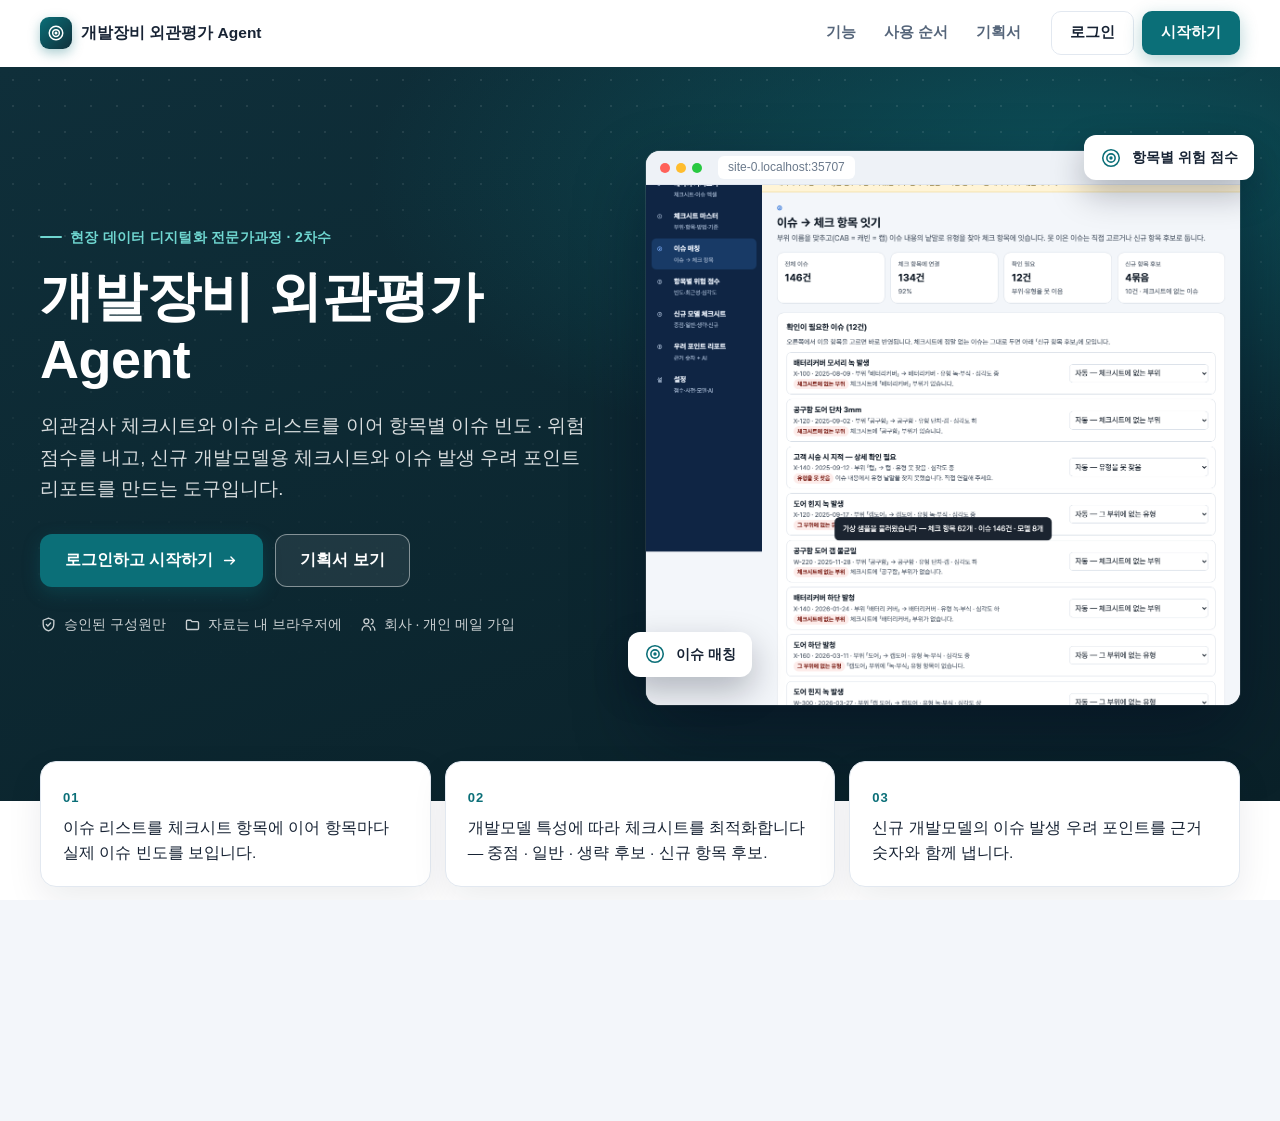
==== index.html @ ab66a8ad "로그인 전 화면 홈페이지형 · 회사 색 · 판 2026-11-10.6 Co-Authored-By: Claude Opus 5.5 <noreply@anthropic.com>" ====
<!doctype html>
<html lang="ko">
<head>
  <meta charset="utf-8">
  <meta name="viewport" content="width=device-width, initial-scale=1">
  <title>개발장비 외관평가 Agent — v2.0</title>
  <meta name="description" content="외관검사 체크시트와 이슈 리스트를 이어 항목별 이슈 빈도·최근성·심각도 점수를 내고, 신규 개발모델용 체크시트(중점·일반·생략 후보·신규 항목 후보)와 이슈 발생 우려 포인트 리포트를 만드는 브라우저 도구">
  <meta name="robots" content="noindex">
  <!-- fresh-guard v3 (2026-10-21) — 배포 직후에도 강력 새로고침 없이 새 화면을 보이게 한다.
       GitHub Pages 는 HTML 을 max-age=600 으로 준다. 브라우저도, GitHub 앞단 캐시(Fastly)도 그동안 옛 HTML 을 줄 수 있다
       (Cloudflare 는 HTML 을 캐시하지 않는다 — cf-cache-status: DYNAMIC 실측).
       여기서 하는 일: 지금 화면의 Last-Modified(document.lastModified)와 서버의 최신 값(HEAD)을 비교해,
       서버 쪽이 새로우면 「?_fg=<판>」을 붙인 주소로 한 번 옮겨 간다. 질의가 붙은 주소는 브라우저 캐시에도 Fastly 캐시에도
       없어 반드시 새 판이 온다(실측 x-cache: MISS). 붙은 _fg 는 새 화면이 뜨자마자 주소창에서 지운다. 같은 판으로 두 번 돌지 않는다.
       v2: 열 때만이 아니라 앱 안 메뉴 이동(pushState·hashchange·popstate) 때도 15초에 한 번까지 다시 잰다(열어 둔 탭).
       v3: location.reload() 대신 질의 붙은 주소로 — reload 가 Fastly 에 남은 옛 판을 다시 받아 멈추던 것(10-21 build-data 강의안).
       탭 전환·포커스로는 옮기지 않는다(입력 유실). ETag 는 Cloudflare 가 지워서 쓸 수 없다. 원본: dreamit-1000/scripts/fresh-guard/guard.html -->
  <script>(function(){try{var L=location,P='_fg',h=window.history,q=L.search;if(/[?&]_fg=/.test(q)&&h&&h.replaceState){q=q.replace(/([?&])_fg=[^&]*&?/,'$1').replace(/[?&]$/,'');h.replaceState(h.state,'',L.pathname+q+L.hash);}var d=Date.parse(document.lastModified),u=L.pathname+L.search,k='__fresh_guard',t=0;if(!d||!window.fetch||!window.sessionStorage)return;var g=function(s,v){return s+(s.indexOf('?')<0?'?':'&')+P+'='+v;};var c=function(){var n=Date.now();if(n-t<15000)return;t=n;fetch(g(u,n),{method:'HEAD',cache:'no-store'}).then(function(r){var lm=r.headers.get('last-modified'),f=lm&&Date.parse(lm);if(!f||f<=d+1000)return;if(sessionStorage.getItem(k)===lm)return;sessionStorage.setItem(k,lm);L.replace(g(L.pathname+L.search,f)+L.hash);})['catch'](function(){});};c();var p=h&&h.pushState;if(p)h.pushState=function(){var x=p.apply(this,arguments);c();return x;};addEventListener('hashchange',c);addEventListener('popstate',c);}catch(e){}})();</script>
  <link rel="stylesheet" href="css/style.css?v=2026-11-10.6">
  <!-- auth-kit: 로그인 전에는 도구 화면을 감춘다(js/auth.js 가 판정 뒤 푼다) -->
  <script>document.documentElement.classList.add('auth-lock')</script>
  <link rel="stylesheet" href="css/auth.css?v=2026-11-10.6">
  <!-- /auth-kit -->
</head>
<body>
  <a class="skip" href="#main">본문으로 건너뛰기</a>
  <div class="shell">
    <aside class="side" aria-label="주 메뉴">
      <a class="brand" href="#/import">
        <span class="brand-mark" aria-hidden="true">외관</span>
        <span class="brand-text">
          <span class="brand-name">외관평가 Agent</span>
          <span class="brand-sub">data10-04 · v2.0</span>
        </span>
      </a>
      <nav class="nav" id="nav"></nav>
    </aside>

    <div class="body">
      <header class="topbar">
        <a class="scope-chip" id="dataChip" href="#/import"></a>
        <span class="topbar-note" id="storeNote"></span>
      </header>
      <div id="sampleBanner" class="sample-banner" hidden></div>
      <main id="main" class="main" tabindex="-1"></main>
      <footer class="site-footer">
        v2.0 · 파일과 데이터는 이 브라우저 안에서만 읽고 저장합니다(서버로 보내지 않음) · AI 자동 보내기는 설정한 경우에만
      </footer>
    </div>
  </div>

  <div id="toast" class="toast" role="status" aria-live="polite" hidden></div>

  <!-- 로컬 파일(file://)로 열어도 돌도록 module 이 아닌 일반 스크립트로 불러옵니다 -->
  <script src="vendor/xlsx.full.min.js?v=2026-11-10.6"></script>
  <script src="js/logic.js?v=2026-11-10.6"></script>
  <script src="js/sample-data.js?v=2026-11-10.6"></script>
  <script src="js/store.js?v=2026-11-10.6"></script>
  <script src="js/ai-endpoint.js?v=2026-11-10.6"></script>
  <script src="js/ai-panel.js?v=2026-11-10.6"></script>
  <script src="js/app.js?v=2026-11-10.6"></script>
  <!-- auth-kit: 로그인 · 사용 신청 · 승인(정본 data10-00/kit/auth) -->
  <script src="vendor/supabase.js?v=2026-11-10.6"></script>
  <script src="js/auth-config.js?v=2026-11-10.6"></script>
  <script src="js/auth.js?v=2026-11-10.6"></script>
  <!-- /auth-kit -->
</body>
</html>
---- css/style.css ----
/* 개발장비 외관평가 Agent — 1단계 화면 스타일
   뼈대(짙은 남색 왼쪽 메뉴 + 밝은 본문)는 data09-25 에서 가져왔습니다.
   360px 까지 반응형, 좁은 화면에서는 왼쪽 메뉴가 위쪽 메뉴로 바뀝니다. 구분 색은 --tier-* 변수. */
:root {
  --container-pad: 16px;
  --bg: #f3f6fa;
  --surface: #ffffff;
  --text: #16202c;
  --muted: #56616f;
  --line: #d6dde6;
  --primary: #2f73d9;
  --primary-dark: #215cb4;
  --primary-soft: #e8f0fc;
  --on-primary: #ffffff;
  --side: #0f2544;
  --side-2: #183a66;
  --on-side: #e7eef8;
  --on-side-muted: #9fb2cc;
  --danger: #b3261e;
  --warn-bg: #fff4d6;
  --ok: #1b6e3a;
  --fact: #1b6e3a;
  --obs: #8a4b00;
  --radius: 10px;
  --series-1: #2a78d6;    /* 양품·시간당 양품 */
  --series-2: #eb6834;    /* 폐기율 */
  --series-3: #1baf7a;    /* 달성률 */
  --series-plan: #9aa7b8; /* 계획수량(중립 회색) */
  --caution-bg: #fff4d6;
  --caution: #6b4d00;
}
@media (min-width: 640px) { :root { --container-pad: 24px; } }
@media (min-width: 1024px) { :root { --container-pad: 32px; } }

*, *::before, *::after { box-sizing: border-box; }
html { -webkit-text-size-adjust: 100%; }
body {
  margin: 0;
  background: var(--bg);
  color: var(--text);
  font-family: "Pretendard", "Apple SD Gothic Neo", "Malgun Gothic", "Noto Sans KR", system-ui, sans-serif;
  font-size: 16px;
  line-height: 1.6;
  word-break: keep-all;
  overflow-wrap: break-word;
}
button, input, select, textarea { font: inherit; color: inherit; }
input[type="file"] { max-width: 100%; }
img { max-width: 100%; display: block; }
h1, h2, h3 { line-height: 1.3; margin: 0 0 .5em; }
h1 { font-size: 1.6rem; }
h2 { font-size: 1.2rem; }
h3 { font-size: 1.05rem; }
p { margin: 0 0 .75em; }
a { color: var(--primary); }
.sr { position: absolute; width: 1px; height: 1px; overflow: hidden; clip: rect(0 0 0 0); white-space: nowrap; }
.skip { position: absolute; left: -999px; }
.skip:focus { left: 8px; top: 8px; background: #fff; padding: 8px; z-index: 50; }
[hidden] { display: none !important; }

/* ── 뼈대: 사이드바 + 본문 ─────────────────── */
.shell { display: grid; grid-template-columns: 250px minmax(0, 1fr); min-height: 100vh; }
.side { background: var(--side); color: var(--on-side); padding: 20px 12px; position: sticky; top: 0; height: 100vh; overflow-y: auto; }
.brand { display: flex; align-items: center; gap: 10px; text-decoration: none; color: var(--on-side); padding: 0 8px 18px; }
.brand-mark { font-weight: 800; font-size: 1.4rem; letter-spacing: .02em; }
.brand-text { display: flex; flex-direction: column; min-width: 0; }
.brand-name { font-weight: 800; font-size: 1.05rem; }
.brand-sub { font-size: .78rem; color: var(--on-side-muted); }
.nav { display: flex; flex-direction: column; gap: 4px; }
.nav a {
  display: grid; grid-template-columns: 28px minmax(0, 1fr); gap: 2px 8px; align-items: baseline;
  padding: 10px 12px; border-radius: var(--radius); color: var(--on-side); text-decoration: none;
}
.nav a .no { font-size: .78rem; color: var(--on-side-muted); }
.nav a .t { font-weight: 700; font-size: .95rem; }
.nav a .s { grid-column: 2; font-size: .78rem; color: var(--on-side-muted); }
.nav a:hover { background: rgba(255, 255, 255, .06); }
.nav a[aria-current="page"] { background: var(--side-2); }
.nav a[aria-current="page"] .no { color: #7fb0ff; }

.body { min-width: 0; display: flex; flex-direction: column; }
.topbar {
  display: flex; flex-wrap: wrap; align-items: center; gap: 8px 16px;
  padding: 12px var(--container-pad); background: var(--surface); border-bottom: 1px solid var(--line);
  position: sticky; top: 0; z-index: 10;
}
.scope-chip {
  display: inline-flex; flex-wrap: wrap; gap: 2px 8px; align-items: center; min-width: 0; max-width: 100%;
  padding: 6px 14px; border-radius: 16px; background: var(--primary-soft); border: 1px solid #c3d6f3;
  color: #17427e; font-weight: 700; font-size: .9rem; text-decoration: none;
}
.scope-chip .dim { font-weight: 500; color: var(--muted); }
.topbar-note { margin-left: auto; font-size: .85rem; color: var(--muted); }
.sample-banner { background: var(--warn-bg); border-bottom: 1px solid #e8cf85; color: #5a4400; font-size: .92rem; padding: 8px var(--container-pad); }
.main { padding: 24px var(--container-pad) 48px; width: 100%; max-width: calc(1280px + 2 * var(--container-pad)); }
.main:focus { outline: none; }
.site-footer { margin-top: auto; border-top: 1px solid var(--line); background: var(--surface); color: var(--muted); font-size: .85rem; padding: 14px var(--container-pad); }

@media (max-width: 1023px) {
  .shell { grid-template-columns: minmax(0, 1fr); }
  .side { position: static; height: auto; padding: 12px var(--container-pad); }
  .brand { padding: 0 0 10px; }
  .nav { flex-direction: row; flex-wrap: wrap; gap: 4px; }
  .nav a { display: inline-flex; gap: 6px; padding: 6px 10px; }
  .nav a .s { display: none; }
  .topbar { position: static; }
}

/* ── 공통 부품 ─────────────────────────── */
.stage { font-size: .8rem; font-weight: 800; color: var(--primary); letter-spacing: .04em; margin-bottom: 4px; }
.page-head { display: flex; flex-wrap: wrap; align-items: flex-end; gap: 8px 16px; margin-bottom: 18px; }
.page-head .titles { margin-right: auto; min-width: 0; }
.page-head h1 { margin: 0; }
.page-head .lead { color: var(--muted); margin: 4px 0 0; }
.card { background: var(--surface); border: 1px solid var(--line); border-radius: 14px; padding: 20px; margin-bottom: 20px; min-width: 0; }
.card > h2 { font-size: 1.05rem; }
.note { color: var(--muted); font-size: .9rem; }
.grid-2 { display: grid; grid-template-columns: repeat(2, minmax(0, 1fr)); gap: 20px; }
@media (max-width: 900px) { .grid-2 { grid-template-columns: minmax(0, 1fr); } }

.btn {
  display: inline-flex; align-items: center; justify-content: center; gap: 8px;
  min-height: 44px; padding: 8px 16px; border-radius: var(--radius);
  border: 1px solid var(--line); background: var(--surface); cursor: pointer; font-weight: 700; text-decoration: none; color: var(--text);
}
.btn:hover { border-color: var(--primary); }
.btn:disabled { opacity: .5; cursor: not-allowed; }
.btn-primary { background: var(--primary); color: var(--on-primary); border-color: var(--primary); }
.btn-primary:hover { background: var(--primary-dark); }
.btn-danger { color: var(--danger); border-color: var(--danger); }
.btn-sm { min-height: 36px; padding: 4px 12px; font-size: .9rem; }
.btn-big { min-height: 52px; font-size: 1.05rem; padding: 12px 28px; }
.btn-row { display: flex; flex-wrap: wrap; gap: 8px; }

/* 선택 칸(Scope Setup) */
.seg { display: flex; flex-wrap: wrap; gap: 8px; }
.opt-grid { display: grid; grid-template-columns: repeat(auto-fill, minmax(180px, 1fr)); gap: 10px; }
.opt {
  position: relative; display: flex; gap: 10px; align-items: flex-start; padding: 10px 12px; min-height: 52px;
  border: 1px solid var(--line); border-radius: var(--radius); background: var(--surface); cursor: pointer; min-width: 0;
}
.opt input { margin-top: 4px; flex: none; width: 18px; height: 18px; accent-color: var(--primary); }
.opt .t { font-weight: 700; display: block; }
.opt .s { font-size: .8rem; color: var(--muted); display: block; }
.opt:has(input:checked) { background: var(--primary-soft); border-color: #9dbdf0; }
.opt .avail { font-size: .78rem; color: var(--muted); }
.opt .avail.zero { color: var(--obs); }
.summary { display: grid; grid-template-columns: max-content minmax(0, 1fr); gap: 6px 16px; margin: 0; }
.summary dt { color: var(--muted); font-size: .9rem; }
.summary dd { margin: 0; font-weight: 700; min-width: 0; }
.scope-id { font-family: ui-monospace, Menlo, Consolas, monospace; font-size: 1.15rem; color: #17427e; }

/* 양식 */
.form-grid { display: grid; grid-template-columns: repeat(3, minmax(0, 1fr)); gap: 14px 18px; }
.form-grid .span-all { grid-column: 1 / -1; }
@media (max-width: 1100px) { .form-grid { grid-template-columns: repeat(2, minmax(0, 1fr)); } }
@media (max-width: 560px) { .form-grid { grid-template-columns: minmax(0, 1fr); } }
.field { display: flex; flex-direction: column; gap: 4px; min-width: 0; }
.field > span { font-weight: 700; font-size: .9rem; }
.field > span .req { color: var(--danger); margin-left: 4px; }
.field input, .field select, .field textarea {
  width: 100%; min-height: 44px; padding: 8px 10px; border: 1px solid var(--line); border-radius: var(--radius); background: var(--surface);
}
.field textarea { min-height: 80px; resize: vertical; }
.field .hint { font-size: .82rem; color: var(--muted); }
.field .err { color: var(--danger); font-size: .88rem; }
.field.invalid input, .field.invalid select, .field.invalid textarea { border-color: var(--danger); }
fieldset.block { border: 1px solid var(--line); border-radius: 14px; padding: 16px 18px 18px; margin: 0 0 18px; background: var(--surface); min-width: 0; }
fieldset.block legend { font-weight: 800; padding: 0 6px; }
details.block { border: 1px solid var(--line); border-radius: 14px; padding: 8px 18px; margin: 0 0 10px; background: var(--surface); min-width: 0; }
details.block[open] { padding-bottom: 16px; }
details.block > summary { font-weight: 800; overflow-wrap: anywhere; }
.view-toggle { display: inline-flex; border: 1px solid var(--line); border-radius: 10px; overflow: hidden; }
.view-toggle button { border: 0; background: var(--surface); padding: 6px 14px; font: inherit; cursor: pointer; min-height: 36px; }
.view-toggle button[aria-pressed="true"] { background: var(--primary); color: #fff; font-weight: 700; }
table.list.pivot td.label { white-space: nowrap; }
table.list.alias td:first-child { font-weight: 700; }
.kind { display: inline-block; font-size: .75rem; font-weight: 800; padding: 1px 8px; border-radius: 999px; margin-left: 6px; vertical-align: middle; }
.kind.fact { background: #e3f3e8; color: var(--fact); }
.kind.obs { background: #fdf0dc; color: var(--obs); }
.kind.meta { background: #eef1f5; color: var(--muted); }
.submit-bar { display: flex; justify-content: flex-end; gap: 8px; flex-wrap: wrap; position: sticky; bottom: 0; background: var(--bg); padding: 12px 0; }

/* 이미지 목록(등록 화면) */
.media-list { display: grid; grid-template-columns: repeat(auto-fill, minmax(200px, 1fr)); gap: 12px; margin-top: 12px; }
.media-item { border: 1px solid var(--line); border-radius: var(--radius); padding: 8px; display: flex; flex-direction: column; gap: 6px; min-width: 0; background: #fafbfd; }
.media-item .thumb { aspect-ratio: 4 / 3; background: #e9eef4; border-radius: 6px; display: flex; align-items: center; justify-content: center; overflow: hidden; color: var(--muted); font-size: .85rem; text-align: center; padding: 6px; }
.media-item .thumb img { width: 100%; height: 100%; object-fit: contain; }
.media-item select, .media-item input { width: 100%; min-height: 38px; padding: 4px 8px; border: 1px solid var(--line); border-radius: 8px; background: #fff; }

/* 표 */
.table-wrap { overflow-x: auto; border: 1px solid var(--line); border-radius: var(--radius); background: var(--surface); }
table.list { width: 100%; border-collapse: collapse; font-size: .92rem; }
table.list th, table.list td { padding: 8px 10px; border-bottom: 1px solid var(--line); text-align: left; vertical-align: top; }
table.list th { background: #eef2f7; white-space: nowrap; }
table.list td.num, table.list th.num { text-align: right; white-space: nowrap; }
table.list td.zero { color: #a3adba; }
table.list tr.differs td { background: #fffaf0; }
table.list td.blk { color: var(--muted); font-size: .82rem; white-space: nowrap; }
.heat-1 { background: #eef4fd; } .heat-2 { background: #d9e7fb; } .heat-3 { background: #bcd4f7; }

/* 통계 타일 */
.tiles { display: grid; grid-template-columns: repeat(4, minmax(0, 1fr)); gap: 12px; margin-bottom: 20px; }
@media (max-width: 900px) { .tiles { grid-template-columns: repeat(2, minmax(0, 1fr)); } }
.tile { background: var(--surface); border: 1px solid var(--line); border-radius: 14px; padding: 14px 16px; min-width: 0; }
.tile .k { font-size: .85rem; color: var(--muted); }
.tile .v { font-size: 1.6rem; font-weight: 800; }

/* 가져오기 */
.map-grid { display: grid; grid-template-columns: repeat(auto-fill, minmax(260px, 1fr)); gap: 10px 16px; }
.map-row { display: flex; flex-direction: column; gap: 4px; min-width: 0; border: 1px solid var(--line); border-radius: 10px; padding: 8px 10px; background: #fafbfd; }
.map-row .col { font-weight: 800; }
.map-row .ex { font-size: .8rem; color: var(--muted); overflow: hidden; text-overflow: ellipsis; white-space: nowrap; }
.map-row select { min-height: 38px; border: 1px solid var(--line); border-radius: 8px; padding: 4px 8px; background: #fff; width: 100%; }

.alert { padding: 10px 14px; border-radius: var(--radius); margin: 10px 0; }
.alert.warn { background: #fdecea; color: #7a1c14; }
.alert.info { background: #eaf1fa; color: #123a66; }
.empty { text-align: center; padding: 40px 16px; color: var(--muted); }

/* 대화상자·알림 */
.dialog { border: none; border-radius: 12px; padding: 0; width: min(640px, calc(100vw - 32px)); max-height: calc(100vh - 32px); }
.dialog::backdrop { background: rgba(0, 0, 0, .45); }
.dialog-body { padding: 20px; }
.dialog-actions { display: flex; justify-content: flex-end; gap: 8px; margin-top: 16px; flex-wrap: wrap; }
.toast { position: fixed; left: 50%; bottom: 24px; transform: translateX(-50%); background: #1b2430; color: #fff; padding: 12px 18px; border-radius: var(--radius); z-index: 100; max-width: calc(100vw - 32px); }
.toast.error { background: var(--danger); }


/* ── data09-25 에서 이어 온 부품 ─────────────── */
.filters { display: grid; grid-template-columns: repeat(auto-fit, minmax(min(100%, 200px), 1fr)); gap: 12px 16px; align-items: end; }
.filters .span-all { grid-column: 1 / -1; margin: 0; }
h2.sec { font-size: 1.15rem; margin: 4px 0 12px; }
.tile .v { font-size: 1.35rem; }
.map-row.missing { border-color: var(--danger); background: #fdf3f2; }
.map-row .req { color: var(--danger); font-size: .78rem; }
details > summary { cursor: pointer; font-weight: 700; padding: 6px 0; min-height: 32px; }
details.warn-list ul { max-height: 240px; overflow: auto; font-size: .88rem; }
details.card.rules > summary { font-weight: 700; }
.charts { display: grid; grid-template-columns: repeat(2, minmax(0, 1fr)); gap: 16px; margin-bottom: 16px; }
@media (max-width: 900px) { .charts { grid-template-columns: minmax(0, 1fr); } }
.fig { margin: 0; border: 1px solid var(--line); border-radius: var(--radius); padding: 10px 12px; min-width: 0; background: var(--surface); }
.fig figcaption { font-weight: 800; font-size: .92rem; }
svg.chart { width: 100%; height: auto; display: block; }
svg.chart .grid { stroke: #e6eaf0; stroke-width: 1; }
svg.chart .axis { stroke: #b9c2ce; stroke-width: 1; }
svg.chart .tick { fill: var(--muted); font-size: 12px; }
svg.chart .ln { fill: none; stroke-width: 2; stroke-linejoin: round; }
svg.chart .dot { stroke: var(--surface); stroke-width: 2; }
.legend { display: flex; flex-wrap: wrap; gap: 4px 14px; font-size: .82rem; color: var(--muted); min-height: 4px; }
.legend .lg { display: inline-flex; align-items: center; gap: 6px; }
.legend i { width: 12px; height: 12px; border-radius: 3px; display: inline-block; }
table.list tr.sum td { background: #eef2f7; font-weight: 700; }
table.list tr.total td { background: #dfe7f2; }
table.list td.indent { padding-left: 22px; }
table.list.weekly td:last-child { min-width: 220px; }
table.list.items input[type="text"], table.list.items input:not([type]) { width: 100%; min-height: 36px; padding: 4px 6px; border: 1px solid var(--line); border-radius: 8px; }
table.list tr.excluded td { color: #8b95a3; }
.an-list { display: grid; gap: 10px; }
.an { border: 1px solid var(--line); border-left-width: 5px; border-radius: var(--radius); padding: 10px 14px; min-width: 0; }
.an.lv-bad { border-left-color: var(--danger); }
.an.lv-warn { border-left-color: #c98500; }
.an-top { display: flex; flex-wrap: wrap; align-items: center; gap: 4px 8px; }
.an-ev { margin: 6px 0 4px; font-weight: 600; }
.an .note { margin: 2px 0; }
.tag.caution { background: var(--caution-bg); color: var(--caution); }
.drop { display: flex; flex-wrap: wrap; align-items: center; gap: 10px 16px; padding: 22px; border: 2px dashed var(--line); border-radius: 14px; background: #fafbfd; margin-bottom: 12px; }
.drop.over { border-color: var(--primary); background: var(--primary-soft); }
.btn { position: relative; }
.btn input[type="file"] { position: absolute; width: 1px; height: 1px; overflow: hidden; clip: rect(0 0 0 0); }
.steps { margin: 8px 0 12px; padding-left: 22px; }
.mono { font-family: ui-monospace, Menlo, Consolas, monospace; font-size: .85rem; }
textarea { width: 100%; min-height: 120px; padding: 8px 10px; border: 1px solid var(--line); border-radius: var(--radius); background: var(--surface); resize: vertical; }
.paper { padding: 28px; }
.rp h1 { font-size: 1.4rem; }
.rp h2 { font-size: 1.1rem; margin-top: 18px; }
.rp .pre { white-space: pre-line; background: #fafbfd; border: 1px solid var(--line); border-radius: var(--radius); padding: 12px 14px; }
.ai-send { display: inline-flex; align-items: center; flex-wrap: wrap; gap: 4px; }
@media (max-width: 700px) { .paper { padding: 16px; } }

@media print {
  .side, .topbar, .site-footer, .sample-banner, .no-print, .toast, .filters { display: none !important; }
  .shell { display: block; }
  body { background: #fff; font-size: 10.5pt; }
  .main { padding: 0; max-width: none; }
  .card { border: none; padding: 0; }
  .table-wrap { overflow: visible; border: none; }
  table.list th, table.list td { padding: 3px 5px; }
}
.mask-box { border: 1px solid var(--line); border-radius: 12px; padding: 10px 14px; margin: 0 0 12px; background: #fafbfd; }
.mask-box .opt { margin: 0; }


/* ── data10-04 추가 ─────────────────────── */
:root {
  --tier-focus: #b3261e;  --tier-focus-bg: #fdecea;
  --tier-normal: #215cb4; --tier-normal-bg: #e8f0fc;
  --tier-omit: #56616f;   --tier-omit-bg: #eef1f5;
  --tier-new: #7a4a00;    --tier-new-bg: #fff4d6;
}
.tier { display: inline-block; font-size: .78rem; font-weight: 800; padding: 1px 8px; border-radius: 999px; white-space: nowrap; }
.tier.t-focus { background: var(--tier-focus-bg); color: var(--tier-focus); }
.tier.t-normal { background: var(--tier-normal-bg); color: var(--tier-normal); }
.tier.t-omit { background: var(--tier-omit-bg); color: var(--tier-omit); }
.tier.t-new { background: var(--tier-new-bg); color: var(--tier-new); }
.st { display: inline-block; font-size: .78rem; font-weight: 700; padding: 1px 8px; border-radius: 999px; white-space: nowrap; background: #eef1f5; color: var(--muted); }
.st.ok { background: #e3f3e8; color: var(--fact); }
.st.review { background: #fdecea; color: #7a1c14; }
.st.cand { background: var(--tier-new-bg); color: var(--tier-new); }
.bar { display: flex; align-items: center; gap: 6px; min-width: 110px; }
.bar i { display: block; height: 8px; border-radius: 4px; background: var(--primary); flex: none; }
.bar span { font-weight: 700; font-variant-numeric: tabular-nums; }
table.list tr.omit td { color: #7c8694; }
table.list tr.cand td { background: #fffbef; }
table.list td.wrap { min-width: 180px; }
table.list td select { min-height: 36px; max-width: 280px; width: 100%; border: 1px solid var(--line); border-radius: 8px; padding: 2px 6px; background: #fff; }
table.list td input[type="text"], table.list td input:not([type]) { width: 100%; min-width: 90px; min-height: 36px; padding: 4px 6px; border: 1px solid var(--line); border-radius: 8px; }
.cand-list { display: grid; gap: 12px; }
.cand { border: 1px solid #ecd9a6; border-left: 5px solid #c98500; border-radius: var(--radius); padding: 12px 14px; background: #fffdf6; min-width: 0; }
.cand h3 { margin: 0 0 4px; }
.cand ul { margin: 6px 0; padding-left: 20px; font-size: .9rem; }
.cand .form-grid { margin-top: 8px; }
.issue-review { display: grid; gap: 10px; }
.ir { border: 1px solid var(--line); border-radius: var(--radius); padding: 10px 14px; display: grid; grid-template-columns: minmax(0, 1fr) minmax(0, 300px); gap: 8px 16px; align-items: center; }
.ir .meta { font-size: .85rem; color: var(--muted); }
.ir .what { font-weight: 700; }
.ir select { width: 100%; min-height: 40px; border: 1px solid var(--line); border-radius: 8px; padding: 4px 8px; background: #fff; }
@media (max-width: 700px) { .ir { grid-template-columns: minmax(0, 1fr); } }
.part-grid { display: grid; grid-template-columns: repeat(auto-fill, minmax(min(100%, 140px), 1fr)); gap: 8px; }
.part-grid .opt { min-height: 44px; }
.radio-row { display: flex; flex-wrap: wrap; gap: 8px; }
.radio-row .opt { min-height: 44px; }
.legend-tiers { display: flex; flex-wrap: wrap; gap: 6px 14px; font-size: .88rem; color: var(--muted); align-items: center; }
.kv { display: flex; flex-wrap: wrap; gap: 4px 14px; font-size: .9rem; color: var(--muted); }
.kv b { color: var(--text); }
.print-title { display: none; }
@media print {
  .print-title { display: block; }
  .tier { border: 1px solid currentColor; }
  .rp h2 { break-after: avoid; }
  table.list tr { break-inside: avoid; }
}
---- css/auth.css ----
/* data10 로그인 키트 — 정본: data10-00/kit/auth/css/auth.css (사본을 직접 고치지 말 것)
   로그인 전 대문 · 사용 신청 · 승인 대기 · 구성원 관리 창. 클래스는 모두 ag- / auth- 로 시작해 도구 화면과 섞이지 않는다. */
:root {
  --ag-ink: #172334; --ag-sub: #55657a; --ag-line: #d6dee8; --ag-bg: #f3f6f9;
  --ag-navy: #13274b; --ag-navy-2: #0c1b36; --ag-brand: #1f5fa8; --ag-brand-d: #174a84;
  --ag-ok: #1b6e3a; --ag-ok-bg: #e5f3ea; --ag-err: #b3261e; --ag-err-bg: #fdecea; --ag-warn: #7a5200; --ag-warn-bg: #fff4d6;
  --ag-accent: #a9c2e2;
  --ag-pad: 20px;
}
@media (min-width: 640px) { :root { --ag-pad: 28px; } }
@media (min-width: 1024px) { :root { --ag-pad: 40px; } }

/* 로그인 전에는 도구 화면을 감춘다(자리는 그대로 — 그래프 폭 계산이 흔들리지 않게 visibility) */
html.auth-lock body > *:not(#authGate) { visibility: hidden; }
html.auth-lock body { overflow: hidden; }

.ag {
  position: fixed; inset: 0; z-index: 2000; overflow-y: auto; -webkit-overflow-scrolling: touch;
  background: var(--ag-bg); color: var(--ag-ink);
  font: 16px/1.65 Pretendard, 'Apple SD Gothic Neo', 'Malgun Gothic', 'Noto Sans KR', sans-serif;
  word-break: keep-all; overflow-wrap: break-word;
}
.ag[hidden] { display: none; }
.ag *, .ag *::before, .ag *::after, .ag-modal * { box-sizing: border-box; }

.ag-wrap {
  max-width: calc(1180px + 2 * var(--ag-pad)); margin: 0 auto; padding: 0 var(--ag-pad);
  display: grid; grid-template-columns: minmax(0, 1fr); gap: 0;
}
.ag-hero {
  background: linear-gradient(160deg, var(--ag-navy) 0%, var(--ag-navy-2) 100%); color: #fff;
  margin: 0 calc(-1 * var(--ag-pad)); padding: 36px var(--ag-pad) 32px;
}
.ag-side { padding: 24px 0 8px; }
@media (min-width: 960px) {
  .ag { background: linear-gradient(90deg, var(--ag-navy-2) 0, var(--ag-navy-2) 50%, var(--ag-bg) 50%); }
  .ag-wrap { grid-template-columns: minmax(0, 1fr) minmax(0, 1fr); min-height: calc(100vh - 48px); align-items: center; }
  .ag-hero { margin: 0; padding: 56px 48px 56px 0; background: none; min-height: 100%; display: flex; flex-direction: column; justify-content: center; }
  .ag-side { padding: 56px 0 56px 48px; }
}
.ag-eyebrow { margin: 0 0 10px; font-size: 13.5px; letter-spacing: .02em; color: var(--ag-accent); }
.ag-hero h1 { margin: 0 0 14px; font-size: clamp(26px, 3.6vw, 38px); line-height: 1.3; color: #fff; font-weight: 800; }
.ag-lead { margin: 0 0 24px; color: #d7e3f2; font-size: 16.5px; max-width: 640px; }
.ag-feats { list-style: none; margin: 0 0 24px; padding: 0; display: grid; grid-template-columns: minmax(0, 1fr); gap: 10px; }
@media (min-width: 640px) { .ag-feats { grid-template-columns: repeat(2, minmax(0, 1fr)); } }
.ag-feats li { border: 1px solid rgba(255, 255, 255, .14); border-radius: 12px; padding: 14px 16px; background: rgba(255, 255, 255, .05); }
.ag-feats b { display: block; color: #fff; font-size: 15.5px; margin-bottom: 4px; }
.ag-feats span { display: block; color: #c4d3e6; font-size: 14px; line-height: 1.55; }
.ag-flow-t { margin: 0 0 8px; font-size: 13.5px; color: #a9c2e2; }
.ag-flow ol { list-style: none; margin: 0; padding: 0; display: flex; flex-wrap: wrap; gap: 8px; }
.ag-flow li { display: inline-flex; align-items: center; gap: 8px; padding: 6px 12px 6px 6px; border-radius: 999px; background: rgba(255, 255, 255, .08); color: #e6eef8; font-size: 14px; }
.ag-n { display: inline-grid; place-items: center; width: 24px; height: 24px; border-radius: 50%; background: #fff; color: var(--ag-navy); font-weight: 700; font-size: 13px; }

.ag-card { background: #fff; border: 1px solid var(--ag-line); border-radius: 16px; padding: 26px 24px; box-shadow: 0 10px 30px rgba(15, 30, 55, .08); max-width: 460px; margin: 0 auto; }
.ag-card h2 { margin: 6px 0 8px; font-size: 21px; color: var(--ag-ink); }
.ag-card p { margin: 0 0 12px; }
.ag-sub { color: var(--ag-sub); font-size: 14.5px; }
.ag-tabs { display: flex; gap: 4px; padding: 4px; background: #eef2f6; border-radius: 10px; margin: 0 0 18px; }
.ag-tabs button { flex: 1; border: 0; background: transparent; padding: 9px 10px; border-radius: 8px; font: inherit; font-weight: 600; color: var(--ag-sub); cursor: pointer; }
.ag-tabs button[aria-selected="true"] { background: #fff; color: var(--ag-ink); box-shadow: 0 1px 3px rgba(0, 0, 0, .1); }
.ag-form { display: grid; gap: 12px; }
.ag-form label { display: grid; gap: 5px; font-size: 14px; font-weight: 600; color: var(--ag-ink); }
.ag-form small { font-weight: 400; color: var(--ag-sub); }
.ag-form input { font: inherit; font-size: 16px; font-weight: 400; padding: 10px 12px; border: 1px solid var(--ag-line); border-radius: 9px; background: #fff; color: var(--ag-ink); width: 100%; }
.ag-form input::placeholder { color: #8a97a8; font-weight: 400; }
.ag-form input:focus { outline: 2px solid var(--ag-brand); outline-offset: 1px; border-color: var(--ag-brand); }
.ag-btn { font: inherit; font-weight: 700; display: inline-flex; align-items: center; justify-content: center; gap: 6px; min-height: 44px; padding: 8px 16px;
  border-radius: 10px; border: 1px solid var(--ag-line); background: #fff; color: var(--ag-ink); cursor: pointer; width: 100%; }
.ag-btn:hover { border-color: var(--ag-brand); }
.ag-btn:disabled { opacity: .6; cursor: progress; }
.ag-primary { background: var(--ag-brand); border-color: var(--ag-brand); color: #fff; }
.ag-primary:hover { background: var(--ag-brand-d); }
.ag-kakao { background: #fee500; border-color: #fee500; color: #191600; }
.ag-or { display: flex; align-items: center; gap: 10px; color: var(--ag-sub); font-size: 13px; margin: 14px 0; }
.ag-or::before, .ag-or::after { content: ''; flex: 1; height: 1px; background: var(--ag-line); }
.ag-hint { margin: 14px 0 0 !important; color: var(--ag-sub); font-size: 13.5px; }
.ag-msg { margin: 12px 0 0 !important; font-size: 14px; min-height: 1em; color: var(--ag-sub); }
.ag-msg:empty { display: none; }
.ag-msg.is-err { color: var(--ag-err); background: var(--ag-err-bg); padding: 8px 12px; border-radius: 8px; }
.ag-msg.is-ok { color: var(--ag-ok); background: var(--ag-ok-bg); padding: 8px 12px; border-radius: 8px; }
.ag-link { border: 0; background: none; color: var(--ag-sub); text-decoration: underline; font: inherit; font-size: 14px; cursor: pointer; margin-top: 14px; padding: 6px 0; }
.ag-badge { display: inline-block; padding: 3px 10px; border-radius: 999px; background: var(--ag-warn-bg); color: var(--ag-warn); font-size: 13px; font-weight: 700; }
.ag-badge.is-off { background: var(--ag-err-bg); color: var(--ag-err); }
.ag-claim { margin-top: 16px; padding: 14px; border: 1px dashed var(--ag-line); border-radius: 10px; font-size: 14px; color: var(--ag-sub); }
.ag-foot { text-align: center; color: var(--ag-sub); font-size: 13px; margin: 0; padding: 14px var(--ag-pad) 22px; }
@media (min-width: 960px) { .ag-foot { color: #8fa3bd; text-align: left; max-width: calc(1180px + 2 * var(--ag-pad)); margin: 0 auto; } }

/* 상단 바 계정 칩 */
.auth-chip { display: flex; align-items: center; gap: 6px; margin-left: auto; flex-wrap: nowrap; font-size: 13.5px; }
.auth-chip.is-float { position: fixed; top: 10px; right: 10px; z-index: 1500; background: #fff; border: 1px solid var(--ag-line); border-radius: 999px; padding: 4px 6px 4px 12px; }
.auth-chip-name { max-width: 9em; overflow: hidden; text-overflow: ellipsis; white-space: nowrap; font-weight: 600; }
.auth-chip-btn { font: inherit; font-size: 13px; border: 1px solid var(--ag-line); background: #fff; color: var(--ag-ink); border-radius: 8px; padding: 5px 10px; cursor: pointer; white-space: nowrap; display: inline-flex; align-items: center; gap: 4px; }
.auth-chip-btn:hover { border-color: var(--ag-brand); color: var(--ag-brand); }
.auth-chip-n { display: inline-grid; place-items: center; min-width: 18px; height: 18px; padding: 0 5px; border-radius: 9px; background: var(--ag-err); color: #fff; font-size: 11.5px; font-weight: 700; }
.auth-chip-n[hidden] { display: none; }
@media (max-width: 639px) { .auth-chip-name { display: none; } }

/* 구성원 관리 창 */
.ag-modal { position: fixed; inset: 0; z-index: 2100; background: rgba(10, 20, 35, .5); display: flex; align-items: flex-start; justify-content: center; padding: 24px 12px; overflow-y: auto;
  font: 15px/1.6 Pretendard, 'Apple SD Gothic Neo', 'Malgun Gothic', sans-serif; color: var(--ag-ink); word-break: keep-all; overflow-wrap: break-word; }
.ag-modal[hidden] { display: none; }
.ag-panel { background: #fff; border-radius: 14px; width: 100%; max-width: 980px; padding: 20px 22px 24px; }
.ag-panel-h { display: flex; align-items: center; justify-content: space-between; gap: 12px; }
.ag-panel-h h2 { margin: 0; font-size: 20px; }
.ag-x { border: 0; background: none; font-size: 26px; line-height: 1; cursor: pointer; color: var(--ag-sub); padding: 4px 8px; }
.ag-panel .ag-tabs { max-width: 320px; margin: 12px 0; }
.ag-tablewrap { overflow-x: auto; }
.ag-table { width: 100%; border-collapse: collapse; font-size: 14.5px; }
.ag-table th, .ag-table td { text-align: left; vertical-align: top; padding: 10px 8px; border-bottom: 1px solid var(--ag-line); }
.ag-table th { background: #f1f4f8; font-size: 13.5px; white-space: nowrap; }
.ag-table small { color: var(--ag-sub); }
.ag-acts { display: flex; flex-wrap: wrap; gap: 6px; min-width: 150px; }
.ag-btn.ag-sm { width: auto; min-height: 34px; padding: 4px 10px; font-size: 13.5px; }
.ag-st { display: inline-block; padding: 1px 8px; border-radius: 999px; font-size: 12.5px; font-weight: 700; background: #eef2f6; color: var(--ag-sub); }
.ag-st.is-pending { background: var(--ag-warn-bg); color: var(--ag-warn); }
.ag-st.is-active { background: var(--ag-ok-bg); color: var(--ag-ok); }
.ag-st.is-disabled { background: var(--ag-err-bg); color: var(--ag-err); }
.ag-st.is-admin { background: #e6eef9; color: var(--ag-brand-d); }
/* 밝은 테마(plan.json landing.theme = "light") — 바탕은 --ag-bg, 글자는 --ag-ink, 강조는 --ag-accent */
.ag-light, .ag-light .ag-hero { background: var(--ag-bg); }
@media (min-width: 960px) { .ag.ag-light { background: var(--ag-bg); } }
.ag-light .ag-hero { color: var(--ag-ink); }
.ag-light .ag-hero h1 { color: var(--ag-navy); font-size: clamp(30px, 4.2vw, 46px); line-height: 1.25; }
.ag-light .ag-eyebrow { font-size: 16px; font-weight: 700; }
.ag-light .ag-lead { color: var(--ag-sub); font-size: 17px; }
.ag-light .ag-feats li { background: #fff; border-color: var(--ag-line); }
.ag-light .ag-feats b { color: var(--ag-ink); }
.ag-light .ag-feats span { color: var(--ag-sub); }
.ag-light .ag-flow-t { color: var(--ag-sub); }
.ag-light .ag-flow li { background: #fff; color: var(--ag-ink); border: 1px solid var(--ag-line); }
.ag-light .ag-n { background: var(--ag-navy); color: #fff; }
.ag-light .ag-primary { background: var(--ag-navy); border-color: var(--ag-navy); }
.ag-light .ag-primary:hover { background: var(--ag-navy-2); }
@media (min-width: 960px) { .ag-light .ag-foot { color: var(--ag-sub); } }
/* 대문 그림(SVG) — 현장 데이터 → 관리도. 색은 currentColor 하나로(테마마다 .ag-art color 만 바꾼다) */
.ag-hero { position: relative; overflow: hidden; }
.ag-hero > :not(.ag-art) { position: relative; z-index: 1; }
.ag-art { position: absolute; z-index: 0; pointer-events: none; color: #7fa6d6; opacity: .3;
  right: -40px; top: 8px; width: min(560px, 78%); height: auto; }
.ag-par { transition: transform .6s cubic-bezier(.2, .7, .2, 1); }
.ag-line { fill: none; stroke: currentColor; stroke-width: 2.5; stroke-linecap: round; }
.ag-ucl { stroke: currentColor; stroke-width: 1; stroke-dasharray: 5 6; opacity: .55; }
.ag-lbl { fill: currentColor; font-size: 12px; opacity: .7; font-family: inherit; }
.ag-pt { fill: var(--ag-navy-2); stroke: currentColor; stroke-width: 2; }
.ag-ring { fill: none; stroke: currentColor; stroke-width: 2; transform-box: fill-box; transform-origin: center; opacity: 0; }
@media (max-width: 639px) { .ag-art { width: 92%; right: -24px; top: 0; opacity: .28; } .ag-lbl { display: none; } }
/* 데스크톱: 왼쪽 칸 맨 아래 띠(내용과 겹치지 않게 그만큼 아래 여백을 둔다) */
@media (min-width: 960px) {
  .ag-hero { padding-bottom: 210px; }
  .ag-art { top: auto; bottom: 34px; left: 0; right: 32px; width: auto; max-width: 600px; opacity: .55; }
}
.ag-light .ag-art { color: var(--ag-navy); opacity: .26; }
.ag-light .ag-pt { fill: var(--ag-bg); }

/* 「이렇게 씁니다」 단계 — 차례로 밝아진다(그림의 점과 함께) */
.ag-flow li { transition: background-color .35s, box-shadow .35s, color .35s; }
.ag-flow li.is-on { background: rgba(255, 255, 255, .18); box-shadow: inset 0 0 0 1px rgba(255, 255, 255, .45); color: #fff; }
.ag-light .ag-flow li.is-on { background: #fff; box-shadow: inset 0 0 0 1.5px var(--ag-navy); color: var(--ag-navy); }

/* 효과 — .ag-fx 는 JS 가 처음 한 번만 붙인다(모션 최소화면 붙이지 않음). 효과가 없어도 모든 내용은 보인다. */
@keyframes agDraw { to { stroke-dashoffset: 0; } }
@keyframes agFade { from { opacity: 0; } }
@keyframes agUp { from { opacity: 0; transform: translateY(12px); } }
@keyframes agPop { from { opacity: 0; transform: scale(.4); } }
@keyframes agPulse { 0% { opacity: .85; transform: scale(.6); } 100% { opacity: 0; transform: scale(2.2); } }
.ag-fx .ag-line { stroke-dasharray: 1; stroke-dashoffset: 1; animation: agDraw 1.8s cubic-bezier(.4, 0, .2, 1) .2s forwards; }
.ag-fx .ag-area { animation: agFade 1.2s ease 1s both; }
.ag-fx .ag-pt { transform-box: fill-box; transform-origin: center; animation: agPop .45s cubic-bezier(.2, .9, .3, 1.4) var(--d, 1s) both; }
.ag-fx .ag-eyebrow, .ag-fx .ag-hero h1, .ag-fx .ag-lead { animation: agUp .6s ease both; }
.ag-fx .ag-hero h1 { animation-delay: .08s; } .ag-fx .ag-lead { animation-delay: .16s; }
.ag-fx .ag-feats li { animation: agUp .55s ease both; }
.ag-fx .ag-feats li:nth-child(1) { animation-delay: .28s; } .ag-fx .ag-feats li:nth-child(2) { animation-delay: .36s; }
.ag-fx .ag-feats li:nth-child(3) { animation-delay: .44s; } .ag-fx .ag-feats li:nth-child(4) { animation-delay: .52s; }
.ag-fx .ag-flow { animation: agUp .55s ease .62s both; }
.ag-fx .ag-card { animation: agUp .6s ease .18s both; }
.ag-ring { animation: agPulse 2.4s ease-out infinite; }
.ag-feats li { transition: border-color .25s, background-color .25s; }
.ag-feats li:hover { border-color: rgba(255, 255, 255, .32); background: rgba(255, 255, 255, .08); }
.ag-light .ag-feats li:hover { border-color: var(--ag-navy); background: #fff; }

/* ───────── 대문 사진 ───────── */
.ag-sr { position: absolute !important; width: 1px; height: 1px; overflow: hidden; clip: rect(0 0 0 0); white-space: nowrap; }
/* banner: 완성 그림을 위에 그대로(잘리지 않게), 아래에 기능 · 로그인 */
.ag.ag-has-banner { background: var(--ag-bg); }
.ag-banner { background: var(--ag-navy-2); display: flex; justify-content: center; }
.ag-banner { cursor: pointer; }
.ag-banner img { display: block; width: 100%; max-width: 1600px; height: auto; max-height: 72vh; object-fit: contain; }
/* 데스크톱: 그림 아래로 로그인 카드가 첫 화면에 걸리게 높이를 줄인다 */
@media (min-width: 960px) { .ag-banner img { max-height: 52vh; } }
.ag-banner:focus-visible { outline: 3px solid var(--ag-brand); outline-offset: -3px; }
.ag-wrap-banner { padding-top: 24px; padding-bottom: 8px; }
.ag-has-banner .ag-hero-sub { background: none; color: var(--ag-ink); margin: 0; padding: 0 0 8px; }
.ag-has-banner .ag-feats li { background: #fff; border-color: var(--ag-line); }
.ag-has-banner .ag-feats b { color: var(--ag-ink); } .ag-has-banner .ag-feats span { color: var(--ag-sub); }
.ag-has-banner .ag-flow-t { color: var(--ag-sub); }
.ag-has-banner .ag-flow li { background: #fff; color: var(--ag-ink); border: 1px solid var(--ag-line); }
.ag-has-banner .ag-flow li.is-on { box-shadow: inset 0 0 0 1.5px var(--ag-brand); color: var(--ag-brand-d); }
.ag-has-banner .ag-n { background: var(--ag-navy); color: #fff; }
@media (min-width: 960px) {
  .ag-wrap-banner { min-height: 0; align-items: start; padding-top: 32px; }
  .ag-has-banner .ag-hero-sub { padding: 8px 40px 24px 0; min-height: 0; }
  .ag-has-banner .ag-side { padding: 8px 0 24px 40px; }
  .ag-has-banner .ag-foot { color: var(--ag-sub); }
}
/* cover: 사진 위에 대표색을 덮는다(글자 대비를 위해 왼쪽을 더 짙게) */
.ag-hero.ag-cover { background:
  linear-gradient(100deg, color-mix(in srgb, var(--ag-navy-2) 94%, transparent) 0%, color-mix(in srgb, var(--ag-navy) 82%, transparent) 55%, color-mix(in srgb, var(--ag-navy) 45%, transparent) 100%),
  var(--ag-photo) center / cover no-repeat, var(--ag-navy-2); }
@media (min-width: 960px) {
  .ag.ag-has-cover { background: linear-gradient(90deg, var(--ag-navy-2) 0, var(--ag-navy-2) 50%, var(--ag-bg) 50%); }
  .ag-has-cover .ag-wrap { max-width: none; padding-left: 0; }
  .ag-has-cover .ag-hero.ag-cover { margin: 0; padding: 56px 48px 56px max(var(--ag-pad), calc((100vw - 1180px) / 2)); min-height: 100vh; }
}

@media (prefers-reduced-motion: reduce) {
  .ag *, .ag-modal * { transition: none !important; animation: none !important; }
  .ag-ring { opacity: .6; }
}

/* ═════════ 홈페이지 모드(로그인 전) — hp-* ═════════
   색은 과제마다 --ag-navy · --ag-navy-2 · --ag-brand · --ag-brand-d · --ag-accent 로 바뀐다(plan.json landing.colors). */
.ag.ag-home { background: #fff; color: var(--ag-ink); scroll-behavior: smooth; }
@media (min-width: 960px) { .ag.ag-home { background: #fff; } }
.ag-home.hp-modal-open { overflow: hidden; }
.hp { --hp-pad: var(--ag-pad); --hp-max: 1200px; --hp-soft: #f4f7fb; --hp-line: #e2e8f0; font-size: 16px; }
.hp-in { max-width: calc(var(--hp-max) + 2 * var(--hp-pad)); margin: 0 auto; padding: 0 var(--hp-pad); }
.hp a { color: inherit; }
.hp h1, .hp h2, .hp h3 { margin: 0; letter-spacing: -0.01em; }
.hp-ic { width: 24px; height: 24px; fill: none; stroke: currentColor; stroke-width: 1.7; stroke-linecap: round; stroke-linejoin: round; flex: none; }
.hp-ic-s { width: 17px; height: 17px; fill: none; stroke: currentColor; stroke-width: 1.9; stroke-linecap: round; stroke-linejoin: round; flex: none; }

/* 머리글 */
.hp-nav { position: sticky; top: 0; z-index: 30; background: rgba(255, 255, 255, .92); backdrop-filter: saturate(1.4) blur(10px); border-bottom: 1px solid transparent; transition: border-color .2s, box-shadow .2s; }
.hp-nav.is-scrolled { border-bottom-color: var(--hp-line); box-shadow: 0 6px 20px rgba(15, 30, 55, .06); }
.hp-nav-in { display: flex; align-items: center; gap: 18px; min-height: 66px; }
.hp-brand { display: flex; align-items: center; gap: 12px; text-decoration: none; min-width: 0; flex: 1 1 auto; }
.hp-logo { height: 30px; width: auto; display: block; }
.hp-wordmark { display: inline-flex; flex-direction: column; line-height: 1.05; font-weight: 800; font-size: 18px; color: var(--ag-navy); white-space: nowrap; }
.hp-wordmark small { font-size: 10.5px; font-weight: 700; letter-spacing: .14em; color: var(--ag-sub); margin-top: 3px; }
.hp-div { width: 1px; height: 26px; background: var(--hp-line); flex: none; }
.hp-tool { display: inline-flex; align-items: center; gap: 9px; min-width: 0; }
.hp-mark { display: inline-grid; place-items: center; width: 32px; height: 32px; border-radius: 9px; flex: none;
  background: linear-gradient(135deg, var(--ag-brand), var(--ag-navy)); color: #fff; box-shadow: 0 4px 12px color-mix(in srgb, var(--ag-brand) 35%, transparent); }
.hp-mark-ic { width: 18px; height: 18px; fill: none; stroke: currentColor; stroke-width: 2; stroke-linecap: round; stroke-linejoin: round; }
.hp-tool-t { font-weight: 700; font-size: 15.5px; color: var(--ag-ink); white-space: nowrap; overflow: hidden; text-overflow: ellipsis; }
.hp-links { display: none; gap: 4px; }
.hp-links a { text-decoration: none; color: var(--ag-sub); font-weight: 600; font-size: 14.5px; padding: 8px 12px; border-radius: 8px; }
.hp-links a:hover { color: var(--ag-ink); background: var(--hp-soft); }
.hp-acts { display: flex; gap: 8px; flex: none; }
@media (min-width: 1024px) { .hp-links { display: flex; } }
@media (max-width: 639px) { .hp-wordmark small, .hp-div, .hp-tool-t { display: none; } .hp-acts .hp-ghost { display: none; } }

/* 단추 */
.hp-btn { font: inherit; font-weight: 700; font-size: 14.5px; display: inline-flex; align-items: center; justify-content: center; gap: 8px;
  min-height: 42px; padding: 9px 18px; border-radius: 10px; border: 1px solid transparent; cursor: pointer; text-decoration: none; white-space: nowrap; transition: background-color .2s, border-color .2s, transform .15s, box-shadow .2s; }
.hp-btn:focus-visible { outline: 3px solid color-mix(in srgb, var(--ag-brand) 45%, transparent); outline-offset: 2px; }
.hp-lg { min-height: 50px; padding: 12px 24px; font-size: 16px; border-radius: 12px; }
.hp-primary { background: var(--ag-brand); color: #fff; box-shadow: 0 6px 18px color-mix(in srgb, var(--ag-brand) 30%, transparent); }
.hp-primary:hover { background: var(--ag-brand-d); transform: translateY(-1px); }
.hp-ghost { background: transparent; color: var(--ag-ink); border-color: var(--hp-line); }
.hp-ghost:hover { border-color: var(--ag-brand); color: var(--ag-brand-d); }
.hp-line { background: rgba(255, 255, 255, .08); color: #fff; border-color: rgba(255, 255, 255, .45); }
.hp-line:hover { background: rgba(255, 255, 255, .16); }

/* 히어로 */
.hp-hero { position: relative; overflow: hidden; color: #fff;
  background: radial-gradient(1200px 520px at 85% 15%, color-mix(in srgb, var(--ag-brand) 55%, transparent), transparent 60%),
              linear-gradient(160deg, var(--ag-navy) 0%, var(--ag-navy-2) 100%); }
.hp-hero::after { content: ''; position: absolute; inset: 0; pointer-events: none; opacity: .18;
  background-image: radial-gradient(rgba(255, 255, 255, .55) 1px, transparent 1.2px); background-size: 26px 26px;
  -webkit-mask-image: linear-gradient(180deg, #000 0%, transparent 85%); mask-image: linear-gradient(180deg, #000 0%, transparent 85%); }
.hp-cover { background: linear-gradient(100deg, color-mix(in srgb, var(--ag-navy-2) 95%, transparent) 0%, color-mix(in srgb, var(--ag-navy) 86%, transparent) 50%, color-mix(in srgb, var(--ag-navy) 55%, transparent) 100%), var(--hp-photo) center / cover no-repeat, var(--ag-navy-2); }
.hp-hero-in { position: relative; z-index: 1; display: grid; grid-template-columns: minmax(0, 1fr); gap: 40px; padding-top: 56px; padding-bottom: 64px; align-items: center; }
@media (min-width: 1024px) { .hp-hero-in { grid-template-columns: minmax(0, 1fr) minmax(0, 1.08fr); gap: 56px; padding-top: 84px; padding-bottom: 96px; min-height: min(78vh, 760px); } }
.hp-eyebrow { display: inline-flex; align-items: center; gap: 8px; margin: 0 0 16px; font-size: 14px; font-weight: 700; letter-spacing: .02em; color: var(--ag-accent); }
.hp-eyebrow::before { content: ''; width: 22px; height: 2px; background: currentColor; border-radius: 2px; }
.hp-hero h1 { font-size: clamp(30px, 4.6vw, 54px); line-height: 1.18; font-weight: 800; color: #fff; }
.hp-lead { margin: 18px 0 0; font-size: clamp(16px, 1.5vw, 18.5px); line-height: 1.7; color: rgba(255, 255, 255, .84); max-width: 640px; }
.hp-cta-row { display: flex; flex-wrap: wrap; gap: 12px; margin-top: 30px; }
.hp-trust-chips { list-style: none; padding: 0; margin: 26px 0 0; display: flex; flex-wrap: wrap; gap: 8px 18px; }
.hp-trust-chips li { display: inline-flex; align-items: center; gap: 7px; font-size: 14px; color: rgba(255, 255, 255, .78); }
.hp-hero-vis { position: relative; }
.hp-frame { margin: 0; border-radius: 14px; overflow: hidden; background: #fff; box-shadow: 0 30px 70px rgba(5, 12, 30, .45), 0 0 0 1px rgba(255, 255, 255, .12); }
.hp-frame-bar { display: flex; align-items: center; gap: 6px; height: 34px; padding: 0 14px; background: #eef2f7; border-bottom: 1px solid #dfe5ee; }
.hp-frame-bar i { width: 10px; height: 10px; border-radius: 50%; background: #cfd7e2; }
.hp-frame-bar i:nth-child(1) { background: #ff6159; } .hp-frame-bar i:nth-child(2) { background: #ffbd2e; } .hp-frame-bar i:nth-child(3) { background: #28c941; }
.hp-frame-bar span { margin-left: 10px; font-size: 12px; color: #6b7a8c; background: #fff; border-radius: 6px; padding: 2px 10px; overflow: hidden; text-overflow: ellipsis; white-space: nowrap; }
.hp-frame img { display: block; width: 100%; height: auto; max-height: 520px; object-fit: cover; object-position: top left; }
.hp-photo { margin: 0; border-radius: 18px; overflow: hidden; box-shadow: 0 30px 70px rgba(5, 12, 30, .45), 0 0 0 1px rgba(255, 255, 255, .12); aspect-ratio: 16 / 10; }
.hp-photo img { width: 100%; height: 100%; object-fit: cover; display: block; }
.hp-art { color: color-mix(in srgb, var(--ag-accent) 70%, #fff); opacity: .9; }
.hp-art .ag-art { position: static; width: 100%; opacity: 1; }
.hp-float { position: absolute; display: flex; align-items: center; gap: 10px; padding: 11px 16px; border-radius: 12px; background: #fff; color: var(--ag-ink);
  font-weight: 700; font-size: 14px; box-shadow: 0 14px 34px rgba(5, 12, 30, .28); max-width: 260px; }
.hp-float .hp-ic { color: var(--ag-brand); width: 22px; height: 22px; }
.hp-float-1 { left: -18px; bottom: 28px; } .hp-float-2 { right: -14px; top: -16px; }
@media (max-width: 1023px) { .hp-float { display: none; } }

/* 배너(완성 그림) */
.hp-banner { background: var(--ag-navy-2); }
.hp-banner-btn { display: block; width: 100%; padding: 0; border: 0; background: none; cursor: pointer; }
.hp-banner img { display: block; width: 100%; max-width: 1680px; margin: 0 auto; height: auto; max-height: 78vh; object-fit: contain; }
.hp-intro { background: linear-gradient(160deg, var(--ag-navy) 0%, var(--ag-navy-2) 100%); color: #fff; }
.hp-intro-in { display: flex; flex-wrap: wrap; align-items: center; justify-content: space-between; gap: 18px 40px; padding-top: 34px; padding-bottom: 80px; }   /* 아래 목표 카드가 40px 겹쳐 올라오므로 여백을 넉넉히 */
.hp-intro .hp-cta-row { margin-top: 0; }
.hp-h1s { font-size: clamp(22px, 2.6vw, 30px); line-height: 1.3; font-weight: 800; color: #fff; }
.hp-intro .hp-lead { margin-top: 8px; font-size: 16px; }

/* 섹션 */
.hp-sec { padding: 72px 0; }
@media (min-width: 1024px) { .hp-sec { padding: 96px 0; } }
.hp-alt { background: var(--hp-soft); }
.hp-head { max-width: 720px; margin: 0 0 40px; }
.hp-kicker { margin: 0 0 10px; font-size: 13.5px; font-weight: 800; letter-spacing: .12em; color: var(--ag-brand); }
.hp-head h2 { font-size: clamp(25px, 3vw, 36px); line-height: 1.25; font-weight: 800; color: var(--ag-ink); }
.hp-goals { padding: 0; margin-top: -40px; position: relative; z-index: 2; }
.hp-goal-grid { display: grid; grid-template-columns: minmax(0, 1fr); gap: 14px; }
@media (min-width: 768px) { .hp-goal-grid { grid-template-columns: repeat(3, minmax(0, 1fr)); } }
.hp-goal { background: #fff; border: 1px solid var(--hp-line); border-radius: 16px; padding: 22px 22px 20px; box-shadow: 0 14px 36px rgba(15, 30, 55, .08); }
.hp-goal-n { display: inline-block; font-weight: 800; font-size: 13px; color: var(--ag-brand); letter-spacing: .08em; margin-bottom: 8px; }
.hp-goal p { margin: 0; font-size: 15.5px; line-height: 1.6; color: var(--ag-ink); }
.hp-feat-grid { display: grid; grid-template-columns: minmax(0, 1fr); gap: 16px; }
@media (min-width: 640px) { .hp-feat-grid { grid-template-columns: repeat(2, minmax(0, 1fr)); } }
@media (min-width: 1024px) { .hp-feat-grid { grid-template-columns: repeat(3, minmax(0, 1fr)); gap: 20px; } }
.hp-feat { border: 1px solid var(--hp-line); border-radius: 16px; padding: 26px 24px; background: #fff; transition: border-color .2s, box-shadow .2s, transform .2s; }
.hp-feat:hover { border-color: color-mix(in srgb, var(--ag-brand) 40%, var(--hp-line)); box-shadow: 0 16px 34px rgba(15, 30, 55, .08); transform: translateY(-2px); }
.hp-feat-ic { display: inline-grid; place-items: center; width: 46px; height: 46px; border-radius: 12px; margin-bottom: 16px;
  background: color-mix(in srgb, var(--ag-brand) 11%, #fff); color: var(--ag-brand); }
.hp-feat h3 { font-size: 18px; font-weight: 800; color: var(--ag-ink); margin-bottom: 8px; }
.hp-feat p { margin: 0; font-size: 15px; line-height: 1.65; color: var(--ag-sub); }
.hp-steps { list-style: none; margin: 0; padding: 0; display: grid; grid-template-columns: minmax(0, 1fr); gap: 14px; counter-reset: st; }
@media (min-width: 768px) { .hp-steps { grid-template-columns: repeat(auto-fit, minmax(170px, 1fr)); } }
.hp-step { position: relative; background: #fff; border: 1px solid var(--hp-line); border-radius: 16px; padding: 22px 20px; transition: border-color .35s, box-shadow .35s; }
.hp-step.is-on { border-color: var(--ag-brand); box-shadow: 0 0 0 3px color-mix(in srgb, var(--ag-brand) 16%, transparent); }
.hp-step-n { display: inline-grid; place-items: center; width: 34px; height: 34px; border-radius: 50%; background: var(--ag-navy); color: #fff; font-weight: 800; margin-bottom: 14px; }
.hp-step.is-on .hp-step-n { background: var(--ag-brand); }
.hp-step h3 { font-size: 16.5px; font-weight: 800; color: var(--ag-ink); margin-bottom: 6px; }
.hp-step p { margin: 0; font-size: 14.5px; line-height: 1.6; color: var(--ag-sub); }
.hp-screen .hp-frame { box-shadow: 0 30px 70px rgba(15, 30, 55, .16), 0 0 0 1px var(--hp-line); }
.hp-screen .hp-frame img { max-height: none; }
.hp-cap { margin: 12px 0 0; text-align: center; font-size: 13.5px; color: var(--ag-sub); }
.hp-trust { display: grid; grid-template-columns: minmax(0, 1fr); gap: 16px; }
@media (min-width: 768px) { .hp-trust { grid-template-columns: repeat(3, minmax(0, 1fr)); } }
.hp-tr { background: #fff; border-radius: 16px; padding: 26px 24px; border: 1px solid var(--hp-line); }
.hp-tr > .hp-ic { color: var(--ag-brand); width: 30px; height: 30px; margin-bottom: 14px; }
.hp-tr h3 { font-size: 17.5px; font-weight: 800; color: var(--ag-ink); margin-bottom: 8px; }
.hp-tr p { margin: 0; font-size: 15px; line-height: 1.65; color: var(--ag-sub); }
.hp-band { background: linear-gradient(120deg, var(--ag-navy) 0%, var(--ag-brand) 100%); color: #fff; }
.hp-band-in { display: flex; flex-wrap: wrap; align-items: center; justify-content: space-between; gap: 18px 40px; padding-top: 56px; padding-bottom: 56px; }
.hp-band h2 { font-size: clamp(22px, 2.6vw, 30px); font-weight: 800; color: #fff; }
.hp-band p { margin: 8px 0 0; color: rgba(255, 255, 255, .82); }
.hp-band .hp-cta-row { margin-top: 0; }
.hp-onband { background: #fff; color: var(--ag-navy); }
.hp-onband:hover { transform: translateY(-1px); }
.hp-line-band { background: transparent; color: #fff; border-color: rgba(255, 255, 255, .6); }
.hp-foot { background: var(--ag-navy-2); color: rgba(255, 255, 255, .72); font-size: 14px; }
.hp-foot-in { padding-top: 34px; padding-bottom: 38px; display: grid; gap: 6px; }
.hp-foot-brand { display: flex; flex-wrap: wrap; gap: 6px 12px; align-items: baseline; color: #fff; }
.hp-foot-brand b { font-size: 16px; }
.hp-foot p { margin: 0; } .hp-foot a { color: #fff; }
.hp-foot-s { font-size: 13px; color: rgba(255, 255, 255, .55); }

/* 로그인 창 */
.hp-modal { position: fixed; inset: 0; z-index: 60; background: rgba(8, 16, 32, .55); backdrop-filter: blur(3px); display: flex; align-items: center; justify-content: center; padding: 18px; overflow-y: auto; }
.hp-modal[hidden] { display: none; }
.hp-dialog { position: relative; width: 100%; max-width: 440px; margin: auto; }
.hp-dialog .ag-card { margin: 0; max-width: none; box-shadow: 0 30px 80px rgba(5, 12, 30, .35); }
.hp-x { position: absolute; top: 10px; right: 12px; z-index: 2; border: 0; background: none; font-size: 26px; line-height: 1; color: var(--ag-sub); cursor: pointer; padding: 6px 8px; border-radius: 8px; }
.hp-x:hover { background: var(--hp-soft, #f1f4f8); color: var(--ag-ink); }
.hp-dialog .ag-tabs { margin-right: 34px; }

/* 밝은 테마(light) — 히어로를 크림 · 남색으로 */
.ag-light .hp-hero { background: radial-gradient(1000px 480px at 85% 10%, color-mix(in srgb, var(--ag-accent) 12%, transparent), transparent 60%), var(--ag-bg); color: var(--ag-ink); }
.ag-light .hp-hero::after { opacity: .5; background-image: radial-gradient(color-mix(in srgb, var(--ag-navy) 18%, transparent) 1px, transparent 1.2px); }
.ag-light .hp-hero h1 { color: var(--ag-navy); }
.ag-light .hp-lead, .ag-light .hp-trust-chips li { color: var(--ag-sub); }
.ag-light .hp-line { color: var(--ag-navy); border-color: color-mix(in srgb, var(--ag-navy) 35%, transparent); background: transparent; }
.ag-light .hp-primary { background: var(--ag-navy); box-shadow: 0 6px 18px color-mix(in srgb, var(--ag-navy) 25%, transparent); }
.ag-light .hp-primary:hover { background: var(--ag-navy-2); }
.ag-light .hp-frame, .ag-light .hp-photo { box-shadow: 0 30px 70px rgba(40, 30, 20, .18), 0 0 0 1px var(--hp-line); }

/* 떠오르기 — JS 가 hp-anim 을 붙였을 때만 숨긴다(효과가 꺼져도 내용은 보인다) */
.hp-anim .hp-rv { opacity: 0; transform: translateY(18px); transition: opacity .7s ease, transform .7s cubic-bezier(.2, .7, .2, 1); }
.hp-anim .hp-rv.is-in { opacity: 1; transform: none; }
@media (prefers-reduced-motion: reduce) { .hp-anim .hp-rv { opacity: 1; transform: none; transition: none; } .ag-home { scroll-behavior: auto; } }
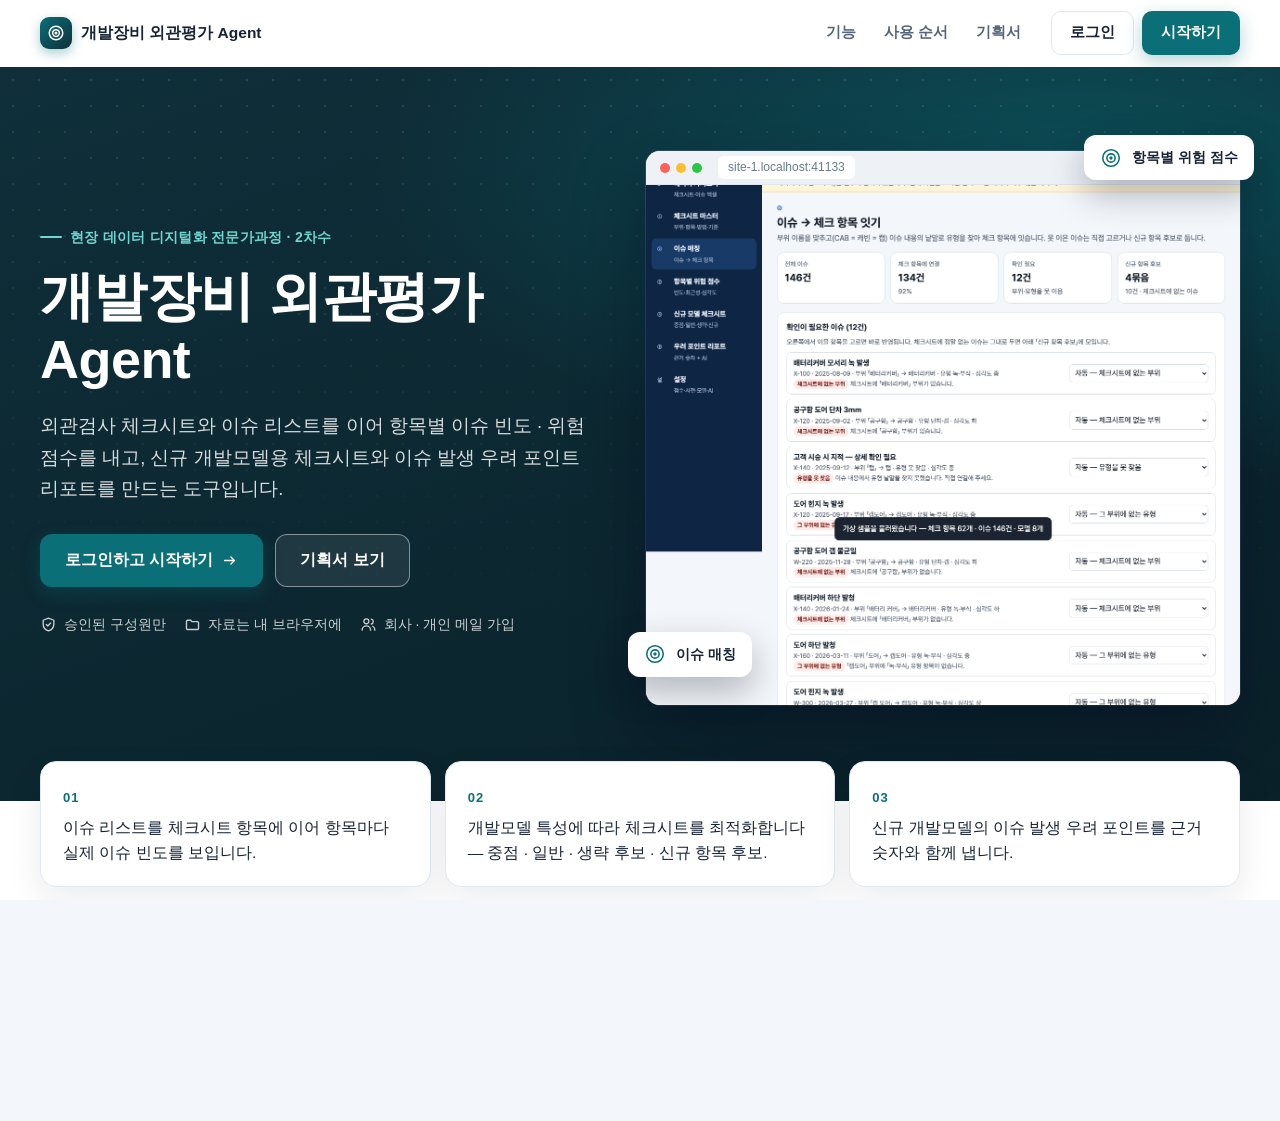
==== commit 741d3a23: "도구 화면 틀 · 사용 방법 · 내 정보 · 관리 페이지 · 판 2026-11-10.7 Co-Authored-By: Claude Opus 5.5 <noreply@anthropic." ====
--- a/index.html
+++ b/index.html
@@ -16,10 +16,10 @@
        v3: location.reload() 대신 질의 붙은 주소로 — reload 가 Fastly 에 남은 옛 판을 다시 받아 멈추던 것(10-21 build-data 강의안).
        탭 전환·포커스로는 옮기지 않는다(입력 유실). ETag 는 Cloudflare 가 지워서 쓸 수 없다. 원본: dreamit-1000/scripts/fresh-guard/guard.html -->
   <script>(function(){try{var L=location,P='_fg',h=window.history,q=L.search;if(/[?&]_fg=/.test(q)&&h&&h.replaceState){q=q.replace(/([?&])_fg=[^&]*&?/,'$1').replace(/[?&]$/,'');h.replaceState(h.state,'',L.pathname+q+L.hash);}var d=Date.parse(document.lastModified),u=L.pathname+L.search,k='__fresh_guard',t=0;if(!d||!window.fetch||!window.sessionStorage)return;var g=function(s,v){return s+(s.indexOf('?')<0?'?':'&')+P+'='+v;};var c=function(){var n=Date.now();if(n-t<15000)return;t=n;fetch(g(u,n),{method:'HEAD',cache:'no-store'}).then(function(r){var lm=r.headers.get('last-modified'),f=lm&&Date.parse(lm);if(!f||f<=d+1000)return;if(sessionStorage.getItem(k)===lm)return;sessionStorage.setItem(k,lm);L.replace(g(L.pathname+L.search,f)+L.hash);})['catch'](function(){});};c();var p=h&&h.pushState;if(p)h.pushState=function(){var x=p.apply(this,arguments);c();return x;};addEventListener('hashchange',c);addEventListener('popstate',c);}catch(e){}})();</script>
-  <link rel="stylesheet" href="css/style.css?v=2026-11-10.6">
+  <link rel="stylesheet" href="css/style.css?v=2026-11-10.7">
   <!-- auth-kit: 로그인 전에는 도구 화면을 감춘다(js/auth.js 가 판정 뒤 푼다) -->
   <script>document.documentElement.classList.add('auth-lock')</script>
-  <link rel="stylesheet" href="css/auth.css?v=2026-11-10.6">
+  <link rel="stylesheet" href="css/auth.css?v=2026-11-10.7">
   <!-- /auth-kit -->
 </head>
 <body>
@@ -52,17 +52,17 @@
   <div id="toast" class="toast" role="status" aria-live="polite" hidden></div>
 
   <!-- 로컬 파일(file://)로 열어도 돌도록 module 이 아닌 일반 스크립트로 불러옵니다 -->
-  <script src="vendor/xlsx.full.min.js?v=2026-11-10.6"></script>
-  <script src="js/logic.js?v=2026-11-10.6"></script>
-  <script src="js/sample-data.js?v=2026-11-10.6"></script>
-  <script src="js/store.js?v=2026-11-10.6"></script>
-  <script src="js/ai-endpoint.js?v=2026-11-10.6"></script>
-  <script src="js/ai-panel.js?v=2026-11-10.6"></script>
-  <script src="js/app.js?v=2026-11-10.6"></script>
+  <script src="vendor/xlsx.full.min.js?v=2026-11-10.7"></script>
+  <script src="js/logic.js?v=2026-11-10.7"></script>
+  <script src="js/sample-data.js?v=2026-11-10.7"></script>
+  <script src="js/store.js?v=2026-11-10.7"></script>
+  <script src="js/ai-endpoint.js?v=2026-11-10.7"></script>
+  <script src="js/ai-panel.js?v=2026-11-10.7"></script>
+  <script src="js/app.js?v=2026-11-10.7"></script>
   <!-- auth-kit: 로그인 · 사용 신청 · 승인(정본 data10-00/kit/auth) -->
-  <script src="vendor/supabase.js?v=2026-11-10.6"></script>
-  <script src="js/auth-config.js?v=2026-11-10.6"></script>
-  <script src="js/auth.js?v=2026-11-10.6"></script>
+  <script src="vendor/supabase.js?v=2026-11-10.7"></script>
+  <script src="js/auth-config.js?v=2026-11-10.7"></script>
+  <script src="js/auth.js?v=2026-11-10.7"></script>
   <!-- /auth-kit -->
 </body>
 </html>
--- a/css/auth.css
+++ b/css/auth.css
@@ -383,3 +383,124 @@
 .hp-anim .hp-rv { opacity: 0; transform: translateY(18px); transition: opacity .7s ease, transform .7s cubic-bezier(.2, .7, .2, 1); }
 .hp-anim .hp-rv.is-in { opacity: 1; transform: none; }
 @media (prefers-reduced-motion: reduce) { .hp-anim .hp-rv { opacity: 1; transform: none; transition: none; } .ag-home { scroll-behavior: auto; } }
+
+/* ═════════ 도구 화면 틀(로그인 뒤) — kit-shell ═════════
+   앱 원본 CSS 는 그대로 두고 #nav · .side/.sidebar · .topbar 를 덮는다. 두 갈래:
+   kit-a = .side + #nav a > .no · .t · .s(12개) / kit-b = .sidebar + .side-nav a > svg · span(03 · 07 · 08) */
+.kit-ic { width: 18px; height: 18px; fill: none; stroke: currentColor; stroke-width: 1.8; stroke-linecap: round; stroke-linejoin: round; flex: none; }
+
+/* 왼쪽 메뉴 — 회사 남색 */
+.kit-shell .side, .kit-shell .sidebar { background: linear-gradient(180deg, var(--ag-navy) 0%, var(--ag-navy-2) 100%) !important; color: #e8eef7; }
+.kit-shell #nav { display: flex; flex-direction: column; gap: 2px; }
+.kit-shell #nav a { color: rgba(232, 238, 247, .82) !important; border-radius: 10px; text-decoration: none; transition: background-color .15s, color .15s; }
+.kit-shell #nav a:hover { background: rgba(255, 255, 255, .07) !important; color: #fff !important; }
+.kit-shell #nav a[aria-current="page"] { background: color-mix(in srgb, var(--ag-brand) 70%, transparent) !important; color: #fff !important; box-shadow: inset 3px 0 0 var(--ag-accent); }
+.kit-shell.kit-page-on #nav a[aria-current="page"] { background: transparent !important; box-shadow: none; color: rgba(232, 238, 247, .82) !important; }
+/* kit-a: 번호 배지 · 제목 · 설명(설명은 지금 보는 메뉴에만) */
+.kit-a #nav a { display: grid !important; grid-template-columns: 28px minmax(0, 1fr); column-gap: 11px; align-items: center; padding: 9px 12px !important; min-height: 44px; }
+.kit-a #nav a .no { grid-row: 1 / span 2; width: 28px; height: 28px; border-radius: 8px; display: grid !important; place-items: center; font-size: 12px; font-weight: 800;
+  background: rgba(255, 255, 255, .09); color: #fff !important; margin: 0 !important; }
+.kit-a #nav a .t { font-size: 14.5px !important; font-weight: 700 !important; line-height: 1.3; color: inherit !important; }
+.kit-a #nav a .s { display: none !important; font-size: 12px !important; line-height: 1.4; color: rgba(232, 238, 247, .68) !important; margin-top: 2px; }
+.kit-a #nav a[aria-current="page"] .s { display: block !important; color: rgba(255, 255, 255, .8) !important; }
+.kit-a #nav a[aria-current="page"] .no { background: var(--ag-accent); color: var(--ag-navy-2) !important; }
+.kit-a.kit-page-on #nav a[aria-current="page"] .s { display: none !important; }
+.kit-a.kit-page-on #nav a[aria-current="page"] .no { background: rgba(255, 255, 255, .09); color: #fff !important; }
+/* kit-b: 아이콘 · 제목 */
+.kit-b #nav a { display: flex !important; align-items: center; gap: 11px; padding: 10px 12px !important; min-height: 42px; font-size: 14.5px; font-weight: 600; }
+.kit-b #nav a svg { width: 19px; height: 19px; opacity: .9; }
+
+/* 「도움 · 관리」 묶음 */
+.kit-nav { display: flex; flex-direction: column; gap: 2px; margin-top: 14px; padding-top: 12px; border-top: 1px solid rgba(255, 255, 255, .1); }
+.kit-nav-t { margin: 0 0 4px; padding: 0 12px; font-size: 11.5px; font-weight: 700; letter-spacing: .1em; color: rgba(232, 238, 247, .5); }
+.kit-nav a { display: flex; align-items: center; gap: 11px; padding: 9px 12px; min-height: 40px; border-radius: 10px; color: rgba(232, 238, 247, .82); text-decoration: none; font-size: 14px; font-weight: 600; }
+.kit-nav a:hover { background: rgba(255, 255, 255, .07); color: #fff; }
+.kit-nav a[aria-current="page"] { background: color-mix(in srgb, var(--ag-brand) 70%, transparent); color: #fff; box-shadow: inset 3px 0 0 var(--ag-accent); }
+.kit-nav .auth-chip-n { margin-left: auto; }
+
+/* 위쪽 줄 — 사용 방법 · 관리 · 사용자 메뉴 */
+.kit-shell .topbar { gap: 12px; }
+.kit-shell .top-user { display: none !important; }   /* 앱에 박혀 있던 고정 사용자 표시 → 실제 로그인 사용자로 대신 */
+.kit-shell .auth-chip { gap: 4px; margin-left: auto; }
+.auth-chip-link { display: inline-flex; align-items: center; gap: 6px; padding: 7px 11px; border-radius: 9px; color: var(--ag-sub); text-decoration: none; font-size: 14px; font-weight: 600; white-space: nowrap; }
+.auth-chip-link:hover { background: #eef2f7; color: var(--ag-ink); }
+.auth-chip-link[aria-current="page"] { color: var(--ag-brand-d); background: color-mix(in srgb, var(--ag-brand) 10%, #fff); }
+.auth-user { position: relative; margin-left: 4px; }
+.auth-user-btn { display: inline-flex; align-items: center; gap: 9px; padding: 4px 8px 4px 4px; border: 1px solid #e2e8f0; border-radius: 999px; background: #fff; cursor: pointer; font: inherit; color: var(--ag-ink); }
+.auth-user-btn:hover { border-color: var(--ag-brand); }
+.auth-av { display: inline-grid; place-items: center; width: 32px; height: 32px; border-radius: 50%; background: linear-gradient(135deg, var(--ag-brand), var(--ag-navy)); color: #fff; font-size: 12.5px; font-weight: 800; flex: none; }
+.auth-user-t { display: flex; flex-direction: column; line-height: 1.2; text-align: left; max-width: 11em; }
+.auth-user-t b { font-size: 13.5px; overflow: hidden; text-overflow: ellipsis; white-space: nowrap; }
+.auth-user-t small { font-size: 11.5px; color: var(--ag-sub); overflow: hidden; text-overflow: ellipsis; white-space: nowrap; }
+.auth-caret { width: 16px; height: 16px; fill: none; stroke: currentColor; stroke-width: 2; color: var(--ag-sub); }
+.auth-menu { position: absolute; right: 0; top: calc(100% + 8px); z-index: 1600; min-width: 230px; background: #fff; border: 1px solid #e2e8f0; border-radius: 12px; padding: 6px; box-shadow: 0 18px 44px rgba(15, 30, 55, .16); }
+.auth-menu[hidden] { display: none; }
+.auth-menu-h { margin: 4px 10px 6px; font-size: 12.5px; color: var(--ag-sub); overflow: hidden; text-overflow: ellipsis; white-space: nowrap; }
+.auth-menu a, .auth-menu button { display: flex; align-items: center; gap: 10px; width: 100%; padding: 9px 10px; border: 0; background: none; border-radius: 8px; font: inherit; font-size: 14px; color: var(--ag-ink); text-decoration: none; cursor: pointer; text-align: left; }
+.auth-menu a:hover, .auth-menu button:hover { background: #f1f5f9; }
+.auth-menu .kit-ic { color: var(--ag-sub); }
+@media (max-width: 899px) { .auth-chip-link span, .auth-user-t, .auth-caret { display: none; } .auth-chip-link { padding: 7px; } .auth-user-btn { padding: 2px; } }
+
+/* 키트 페이지(사용 방법 · 내 정보 · 관리) */
+.kit-page[hidden] { display: none !important; }
+.kp { max-width: 1100px; color: var(--ag-ink); }
+.kp-head { margin: 4px 0 22px; }
+.kp-kicker { margin: 0 0 6px; font-size: 13px; font-weight: 800; letter-spacing: .1em; color: var(--ag-brand); }
+.kp-head h1 { margin: 0; font-size: clamp(22px, 2.6vw, 28px); line-height: 1.3; color: var(--ag-ink); }
+.kp-sub { margin: 8px 0 0; color: var(--ag-sub); font-size: 15px; max-width: 760px; }
+.kp-toc { display: flex; flex-wrap: wrap; gap: 6px; margin: 0 0 18px; align-items: center; }
+.kp-toc a { padding: 6px 12px; border-radius: 999px; background: #fff; border: 1px solid #e2e8f0; color: var(--ag-ink); text-decoration: none; font-size: 13.5px; font-weight: 600; }
+.kp-toc a:hover { border-color: var(--ag-brand); color: var(--ag-brand-d); }
+.kp-toc .kp-btn { margin-left: auto; }
+.kp-card { background: #fff; border: 1px solid #e2e8f0; border-radius: 14px; padding: 22px 22px 20px; margin: 0 0 16px; scroll-margin-top: 84px; }
+.kp-card h2 { margin: 0 0 14px; font-size: 18px; color: var(--ag-ink); }
+.kp-flat { padding: 16px; }
+.kp-grid2 { display: grid; grid-template-columns: minmax(0, 1fr); gap: 16px; }
+@media (min-width: 900px) { .kp-grid2 { grid-template-columns: repeat(2, minmax(0, 1fr)); } }
+.kp-list { margin: 0; padding-left: 20px; display: grid; gap: 8px; font-size: 15px; line-height: 1.65; }
+.kp-steps { list-style: none; margin: 0; padding: 0; display: grid; gap: 10px; counter-reset: ks; }
+.kp-steps li { position: relative; padding: 12px 14px 12px 52px; border-radius: 12px; background: #f6f8fb; counter-increment: ks; display: grid; gap: 3px; }
+.kp-steps li::before { content: counter(ks); position: absolute; left: 14px; top: 12px; width: 26px; height: 26px; border-radius: 50%; display: grid; place-items: center; background: var(--ag-navy); color: #fff; font-weight: 800; font-size: 13px; }
+.kp-steps b { font-size: 15.5px; } .kp-steps span { font-size: 14.5px; color: var(--ag-sub); line-height: 1.6; }
+.kp-flow { list-style: none; margin: 0; padding: 0; display: grid; grid-template-columns: minmax(0, 1fr); gap: 10px; }
+@media (min-width: 900px) { .kp-flow { grid-template-columns: repeat(2, minmax(0, 1fr)); } }
+.kp-flow li { display: flex; gap: 12px; padding: 12px 14px; border: 1px solid #e2e8f0; border-radius: 12px; }
+.kp-flow b { font-size: 15.5px; } .kp-flow p { margin: 3px 0 0; font-size: 14.5px; color: var(--ag-sub); line-height: 1.6; }
+.kp-n { display: inline-grid; place-items: center; width: 28px; height: 28px; border-radius: 8px; background: color-mix(in srgb, var(--ag-brand) 12%, #fff); color: var(--ag-brand-d); font-weight: 800; flex: none; }
+.kp-tw { overflow-x: auto; }
+.kp-table { width: 100%; border-collapse: collapse; font-size: 14.5px; }
+.kp-table th, .kp-table td { text-align: left; vertical-align: top; padding: 11px 10px; border-bottom: 1px solid #e8edf3; }
+.kp-table thead th { background: #f4f7fb; font-size: 13px; color: var(--ag-sub); white-space: nowrap; }
+.kp-table tbody th { white-space: nowrap; font-weight: 700; color: var(--ag-ink); }
+.kp-table small { display: block; color: var(--ag-sub); font-size: 12.5px; }
+.kp-note { margin: 10px 0 0; color: var(--ag-sub); font-size: 14px; }
+.kp-foot { color: var(--ag-sub); font-size: 14.5px; } .kp-foot a { color: var(--ag-brand-d); }
+.kp-btn { font: inherit; font-size: 14px; font-weight: 700; display: inline-flex; align-items: center; justify-content: center; gap: 6px; min-height: 40px; padding: 7px 14px; border-radius: 9px; border: 1px solid #d6dee8; background: #fff; color: var(--ag-ink); cursor: pointer; white-space: nowrap; }
+.kp-btn:hover { border-color: var(--ag-brand); }
+.kp-btn:disabled { opacity: .6; cursor: progress; }
+.kp-primary { background: var(--ag-brand); border-color: var(--ag-brand); color: #fff; } .kp-primary:hover { background: var(--ag-brand-d); }
+.kp-ghost { background: transparent; }
+.kp-sm { min-height: 34px; padding: 4px 10px; font-size: 13px; }
+.kp-form { gap: 12px; } .kp-form .kp-btn { justify-self: start; }
+.kp-msg { margin: 6px 0 0 !important; }
+.kp-hr { border: 0; border-top: 1px solid #e8edf3; margin: 18px 0; }
+.kp-dl { display: grid; grid-template-columns: 72px minmax(0, 1fr); gap: 8px 12px; margin: 0 0 16px; font-size: 14.5px; }
+.kp-dl dt { color: var(--ag-sub); } .kp-dl dd { margin: 0; overflow-wrap: anywhere; }
+.kp-st { display: inline-block; padding: 2px 9px; border-radius: 999px; font-size: 12.5px; font-weight: 700; background: #eef2f6; color: var(--ag-sub); white-space: nowrap; }
+.kp-st.is-pending { background: var(--ag-warn-bg); color: var(--ag-warn); } .kp-st.is-active { background: var(--ag-ok-bg); color: var(--ag-ok); }
+.kp-st.is-disabled { background: var(--ag-err-bg); color: var(--ag-err); } .kp-st.is-role { background: color-mix(in srgb, var(--ag-brand) 12%, #fff); color: var(--ag-brand-d); }
+.kp-stats { display: grid; grid-template-columns: repeat(auto-fit, minmax(130px, 1fr)); gap: 10px; margin: 0 0 18px; }
+.kp-stat { display: flex; flex-direction: column; align-items: flex-start; gap: 4px; padding: 14px 16px; border-radius: 12px; border: 1px solid #e2e8f0; background: #fff; font: inherit; cursor: pointer; text-align: left; color: var(--ag-ink); }
+.kp-stat span { font-size: 13px; color: var(--ag-sub); font-weight: 600; } .kp-stat b { font-size: 24px; }
+.kp-stat.is-on { border-color: var(--ag-brand); box-shadow: 0 0 0 3px color-mix(in srgb, var(--ag-brand) 15%, transparent); }
+.kp-tabs { display: flex; gap: 2px; border-bottom: 1px solid #e2e8f0; margin: 0 0 14px; }
+.kp-tabs button { font: inherit; font-size: 14.5px; font-weight: 700; padding: 10px 14px; border: 0; background: none; color: var(--ag-sub); cursor: pointer; border-bottom: 2px solid transparent; margin-bottom: -1px; }
+.kp-tabs button[aria-selected="true"] { color: var(--ag-ink); border-bottom-color: var(--ag-brand); }
+.kp-tools { display: flex; flex-wrap: wrap; gap: 8px; margin: 0 0 12px; }
+.kp-in { font: inherit; font-size: 14px; padding: 7px 10px; border: 1px solid #d6dee8; border-radius: 8px; min-width: 0; width: 100%; margin: 0 0 4px; }
+.kp-search { flex: 1 1 240px; width: auto; margin: 0; min-height: 40px; }
+.kp-who { display: flex; align-items: center; gap: 10px; } .kp-who b { font-size: 14.5px; }
+.kp-acts { display: flex; flex-wrap: wrap; gap: 6px; min-width: 190px; }
+.kp-members tr.is-pending td { background: color-mix(in srgb, var(--ag-warn-bg) 55%, #fff); }
+.kp-chg { display: inline-block; margin: 0 10px 4px 0; font-size: 13.5px; }
+@media print { .kit-shell .side, .kit-shell .sidebar, .kit-shell .topbar, .kp-toc, .kit-nav { display: none !important; } .kp-card { break-inside: avoid; border-color: #ccc; } }
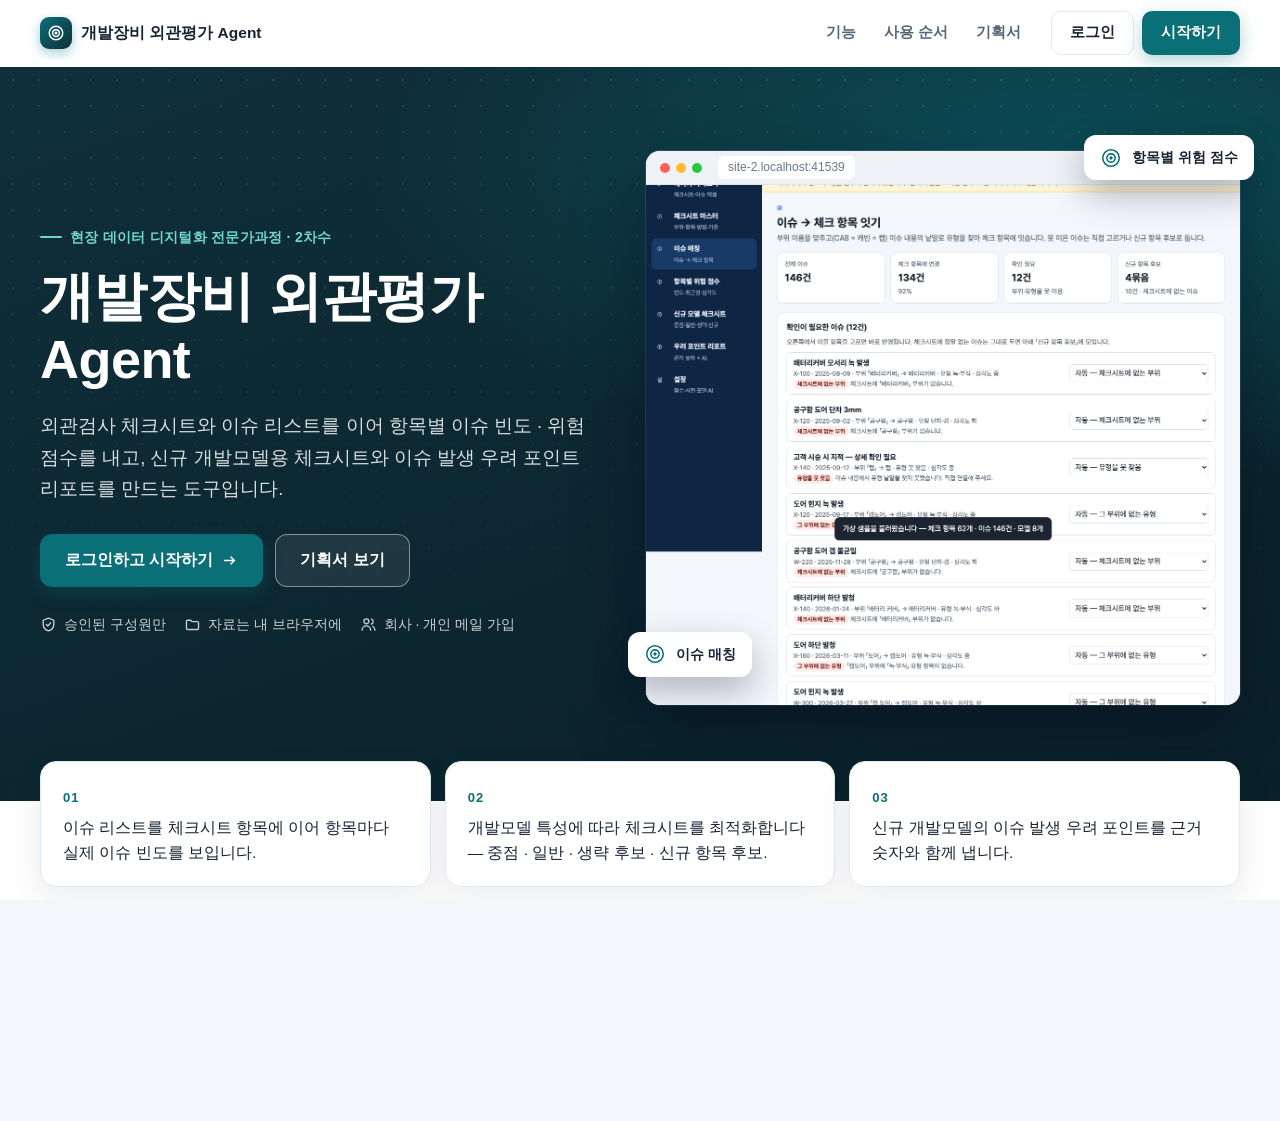
==== commit 31f5a0d9: "개발 자료 전체 공개 — 개발일지 · 기획서 원문 · 시험 · SQL · 스크립트 · README (수강생 내려받기용) Co-Authored-By: Claude Fable 5.2 " ====
--- a/index.html
+++ b/index.html
@@ -16,10 +16,11 @@
        v3: location.reload() 대신 질의 붙은 주소로 — reload 가 Fastly 에 남은 옛 판을 다시 받아 멈추던 것(10-21 build-data 강의안).
        탭 전환·포커스로는 옮기지 않는다(입력 유실). ETag 는 Cloudflare 가 지워서 쓸 수 없다. 원본: dreamit-1000/scripts/fresh-guard/guard.html -->
   <script>(function(){try{var L=location,P='_fg',h=window.history,q=L.search;if(/[?&]_fg=/.test(q)&&h&&h.replaceState){q=q.replace(/([?&])_fg=[^&]*&?/,'$1').replace(/[?&]$/,'');h.replaceState(h.state,'',L.pathname+q+L.hash);}var d=Date.parse(document.lastModified),u=L.pathname+L.search,k='__fresh_guard',t=0;if(!d||!window.fetch||!window.sessionStorage)return;var g=function(s,v){return s+(s.indexOf('?')<0?'?':'&')+P+'='+v;};var c=function(){var n=Date.now();if(n-t<15000)return;t=n;fetch(g(u,n),{method:'HEAD',cache:'no-store'}).then(function(r){var lm=r.headers.get('last-modified'),f=lm&&Date.parse(lm);if(!f||f<=d+1000)return;if(sessionStorage.getItem(k)===lm)return;sessionStorage.setItem(k,lm);L.replace(g(L.pathname+L.search,f)+L.hash);})['catch'](function(){});};c();var p=h&&h.pushState;if(p)h.pushState=function(){var x=p.apply(this,arguments);c();return x;};addEventListener('hashchange',c);addEventListener('popstate',c);}catch(e){}})();</script>
-  <link rel="stylesheet" href="css/style.css?v=2026-11-10.7">
+  <link rel="stylesheet" href="css/style.css?v=2026-11-11.2">
   <!-- auth-kit: 로그인 전에는 도구 화면을 감춘다(js/auth.js 가 판정 뒤 푼다) -->
   <script>document.documentElement.classList.add('auth-lock')</script>
-  <link rel="stylesheet" href="css/auth.css?v=2026-11-10.7">
+  <link rel="stylesheet" href="css/auth.css?v=2026-11-11.2">
+  <link rel="stylesheet" href="css/board.css?v=2026-11-11.2">
   <!-- /auth-kit -->
 </head>
 <body>
@@ -52,17 +53,18 @@
   <div id="toast" class="toast" role="status" aria-live="polite" hidden></div>
 
   <!-- 로컬 파일(file://)로 열어도 돌도록 module 이 아닌 일반 스크립트로 불러옵니다 -->
-  <script src="vendor/xlsx.full.min.js?v=2026-11-10.7"></script>
-  <script src="js/logic.js?v=2026-11-10.7"></script>
-  <script src="js/sample-data.js?v=2026-11-10.7"></script>
-  <script src="js/store.js?v=2026-11-10.7"></script>
-  <script src="js/ai-endpoint.js?v=2026-11-10.7"></script>
-  <script src="js/ai-panel.js?v=2026-11-10.7"></script>
-  <script src="js/app.js?v=2026-11-10.7"></script>
+  <script src="vendor/xlsx.full.min.js?v=2026-11-11.2"></script>
+  <script src="js/logic.js?v=2026-11-11.2"></script>
+  <script src="js/sample-data.js?v=2026-11-11.2"></script>
+  <script src="js/store.js?v=2026-11-11.2"></script>
+  <script src="js/ai-endpoint.js?v=2026-11-11.2"></script>
+  <script src="js/ai-panel.js?v=2026-11-11.2"></script>
+  <script src="js/app.js?v=2026-11-11.2"></script>
   <!-- auth-kit: 로그인 · 사용 신청 · 승인(정본 data10-00/kit/auth) -->
-  <script src="vendor/supabase.js?v=2026-11-10.7"></script>
-  <script src="js/auth-config.js?v=2026-11-10.7"></script>
-  <script src="js/auth.js?v=2026-11-10.7"></script>
+  <script src="vendor/supabase.js?v=2026-11-11.2"></script>
+  <script src="js/auth-config.js?v=2026-11-11.2"></script>
+  <script src="js/board.js?v=2026-11-11.2"></script>
+  <script src="js/auth.js?v=2026-11-11.2"></script>
   <!-- /auth-kit -->
 </body>
 </html>
--- a/css/board.css
+++ b/css/board.css
@@ -0,0 +1,38 @@
+/* data10 게시판 · 새 글 알림 — 정본: data10-00/kit/auth/css/board.css */
+.kit-ext-n { display: inline-grid; place-items: center; min-width: 18px; height: 18px; padding: 0 5px; margin-left: 6px; border-radius: 9px; background: #d92d20; color: #fff; font-size: 11.5px; font-weight: 800; line-height: 1; }
+.kit-ext-n[hidden] { display: none; }
+.kit-nav .kit-ext-n { margin-left: auto; }
+.kb-tools { display: flex; flex-wrap: wrap; gap: 8px; align-items: center; margin: 0 0 14px; }
+.kb-tools .kb-right { margin-left: auto; }
+.kb-danger { color: var(--ag-err); } .kb-danger:hover { border-color: var(--ag-err); }
+.kb-list { list-style: none; margin: 0; padding: 0; }
+.kb-list li + li { border-top: 1px solid #e8edf3; }
+.kb-list a { display: flex; flex-wrap: wrap; align-items: center; gap: 6px 10px; padding: 14px 10px; min-height: 48px; color: var(--ag-ink); text-decoration: none; border-radius: 10px; }
+.kb-list a:hover { background: #f4f7fb; }
+.kb-t { font-size: 16px; font-weight: 700; word-break: keep-all; overflow-wrap: anywhere; }
+.kb-m { margin-left: auto; font-size: 13.5px; color: var(--ag-sub); white-space: nowrap; }
+.kb-c { font-size: 12.5px; font-weight: 700; color: var(--ag-sub); }
+.kb-pin, .kb-new { display: inline-block; padding: 2px 8px; border-radius: 999px; font-size: 12px; font-weight: 800; white-space: nowrap; }
+.kb-pin { background: color-mix(in srgb, var(--ag-brand) 14%, #fff); color: var(--ag-brand-d); margin-right: 6px; }
+.kb-new { background: #fdecea; color: #b3261e; }
+.kb-empty, .kb-dim { color: var(--ag-sub); font-size: 15px; margin: 6px 0; }
+.kb-err { margin: 0 0 12px; padding: 10px 12px; border-radius: 10px; background: var(--ag-err-bg); color: var(--ag-err); font-size: 14.5px; }
+.kb-post h2 { font-size: 20px; line-height: 1.4; margin-bottom: 6px; word-break: keep-all; overflow-wrap: anywhere; }
+.kb-meta { margin: 0 0 12px; font-size: 13.5px; color: var(--ag-sub); }
+.kb-body { font-size: 15.5px; line-height: 1.75; word-break: keep-all; overflow-wrap: anywhere; }
+.kb-coms { list-style: none; margin: 0 0 16px; padding: 0; display: grid; gap: 12px; }
+.kb-coms li { padding: 12px 14px; border-radius: 12px; background: #f6f8fb; }
+.kb-coms .kb-meta { margin-bottom: 4px; }
+.kb-link { font: inherit; font-size: 13px; border: 0; background: none; color: var(--ag-sub); text-decoration: underline; cursor: pointer; padding: 0 4px; }
+.kb-form textarea, .kb-cform textarea, .kb-form select { font: inherit; font-size: 16px; font-weight: 400; padding: 10px 12px; border: 1px solid var(--ag-line); border-radius: 9px; background: #fff; color: var(--ag-ink); width: 100%; box-sizing: border-box; }
+.kb-form textarea, .kb-cform textarea { resize: vertical; line-height: 1.65; }
+.kb-form textarea:focus, .kb-cform textarea:focus, .kb-form select:focus { outline: 2px solid var(--ag-brand); outline-offset: 1px; border-color: var(--ag-brand); }
+.kb-form .kb-chk { display: flex; align-items: center; gap: 8px; font-weight: 600; }
+.kb-form .kb-chk input { width: 18px; height: 18px; padding: 0; }
+.kb code, .kb-form code { padding: 1px 6px; border-radius: 6px; background: #eef2f6; font-size: .92em; }
+.kb-toast { position: fixed; right: 18px; bottom: 18px; z-index: 9000; display: flex; align-items: center; gap: 12px; max-width: min(360px, calc(100vw - 36px)); padding: 13px 16px; border: 0; border-radius: 14px; background: var(--ag-navy, #172334); color: #fff; font: inherit; text-align: left; cursor: pointer; box-shadow: 0 14px 34px rgba(15, 30, 55, .28); }
+.kb-toast span { display: grid; gap: 2px; min-width: 0; }
+.kb-toast b { font-size: 14.5px; }
+.kb-toast small { font-size: 13.5px; opacity: .85; overflow: hidden; text-overflow: ellipsis; white-space: nowrap; }
+@media (max-width: 639px) { .kb-m { margin-left: 0; width: 100%; } }
+@media print { .kb-toast, .kb-tools { display: none !important; } }
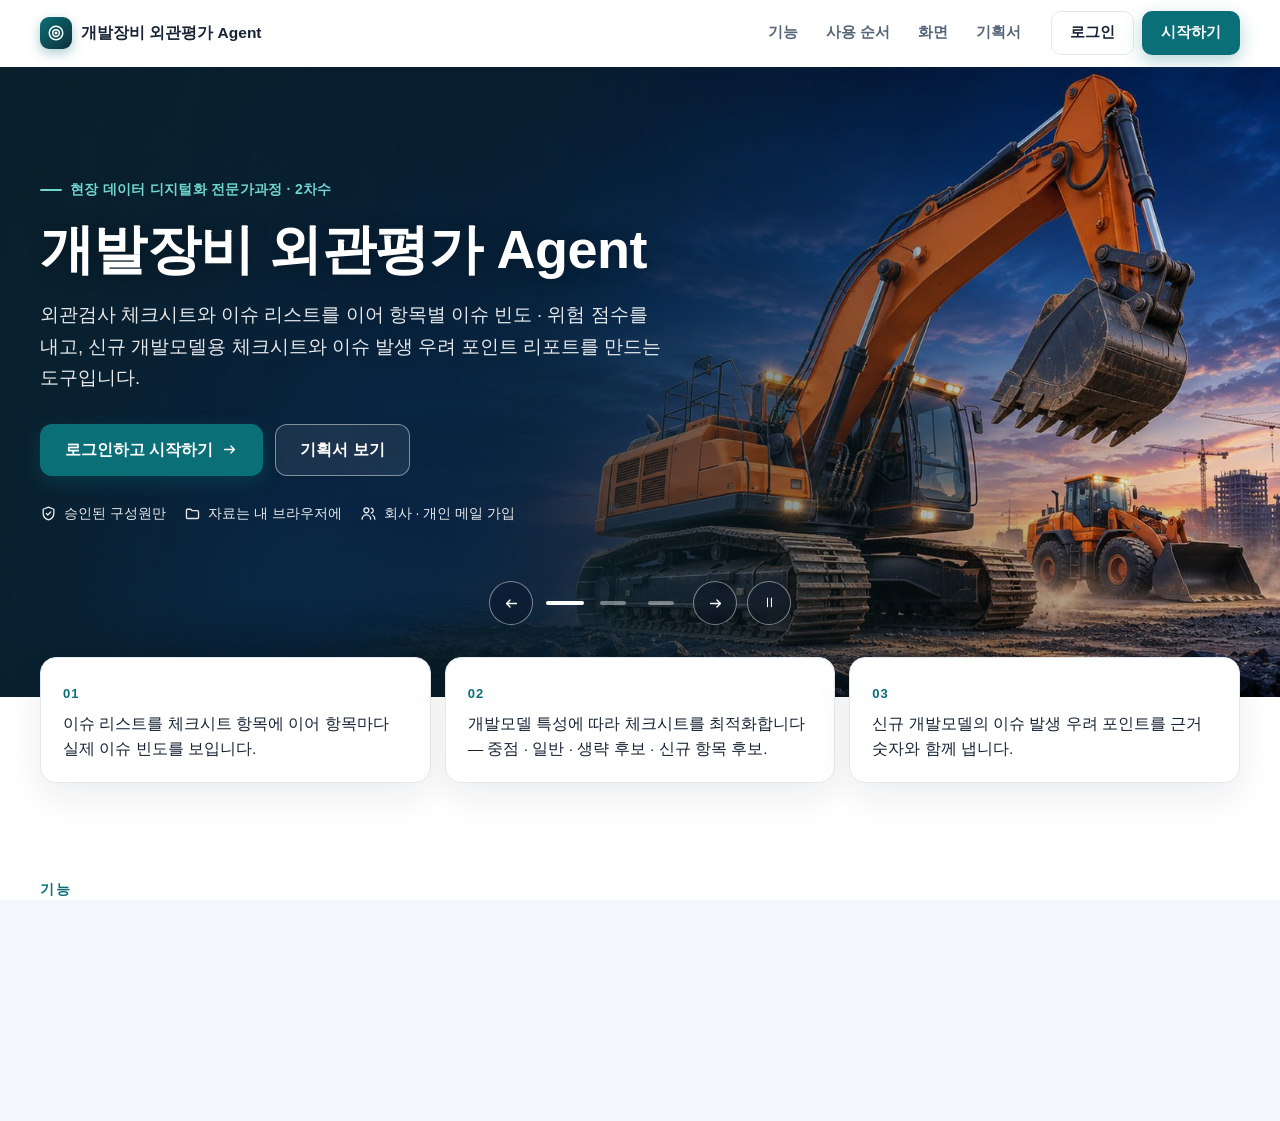
==== commit 7000dc3e: "개발 자료 전체 공개 — 개발일지 · 기획서 원문 · 시험 · SQL · 스크립트 · README (수강생 내려받기용) Co-Authored-By: Claude Fable 5.2 " ====
--- a/index.html
+++ b/index.html
@@ -16,11 +16,11 @@
        v3: location.reload() 대신 질의 붙은 주소로 — reload 가 Fastly 에 남은 옛 판을 다시 받아 멈추던 것(10-21 build-data 강의안).
        탭 전환·포커스로는 옮기지 않는다(입력 유실). ETag 는 Cloudflare 가 지워서 쓸 수 없다. 원본: dreamit-1000/scripts/fresh-guard/guard.html -->
   <script>(function(){try{var L=location,P='_fg',h=window.history,q=L.search;if(/[?&]_fg=/.test(q)&&h&&h.replaceState){q=q.replace(/([?&])_fg=[^&]*&?/,'$1').replace(/[?&]$/,'');h.replaceState(h.state,'',L.pathname+q+L.hash);}var d=Date.parse(document.lastModified),u=L.pathname+L.search,k='__fresh_guard',t=0;if(!d||!window.fetch||!window.sessionStorage)return;var g=function(s,v){return s+(s.indexOf('?')<0?'?':'&')+P+'='+v;};var c=function(){var n=Date.now();if(n-t<15000)return;t=n;fetch(g(u,n),{method:'HEAD',cache:'no-store'}).then(function(r){var lm=r.headers.get('last-modified'),f=lm&&Date.parse(lm);if(!f||f<=d+1000)return;if(sessionStorage.getItem(k)===lm)return;sessionStorage.setItem(k,lm);L.replace(g(L.pathname+L.search,f)+L.hash);})['catch'](function(){});};c();var p=h&&h.pushState;if(p)h.pushState=function(){var x=p.apply(this,arguments);c();return x;};addEventListener('hashchange',c);addEventListener('popstate',c);}catch(e){}})();</script>
-  <link rel="stylesheet" href="css/style.css?v=2026-11-11.2">
+  <link rel="stylesheet" href="css/style.css?v=2026-11-11.4">
   <!-- auth-kit: 로그인 전에는 도구 화면을 감춘다(js/auth.js 가 판정 뒤 푼다) -->
   <script>document.documentElement.classList.add('auth-lock')</script>
-  <link rel="stylesheet" href="css/auth.css?v=2026-11-11.2">
-  <link rel="stylesheet" href="css/board.css?v=2026-11-11.2">
+  <link rel="stylesheet" href="css/auth.css?v=2026-11-11.4">
+  <link rel="stylesheet" href="css/board.css?v=2026-11-11.4">
   <!-- /auth-kit -->
 </head>
 <body>
@@ -53,18 +53,18 @@
   <div id="toast" class="toast" role="status" aria-live="polite" hidden></div>
 
   <!-- 로컬 파일(file://)로 열어도 돌도록 module 이 아닌 일반 스크립트로 불러옵니다 -->
-  <script src="vendor/xlsx.full.min.js?v=2026-11-11.2"></script>
-  <script src="js/logic.js?v=2026-11-11.2"></script>
-  <script src="js/sample-data.js?v=2026-11-11.2"></script>
-  <script src="js/store.js?v=2026-11-11.2"></script>
-  <script src="js/ai-endpoint.js?v=2026-11-11.2"></script>
-  <script src="js/ai-panel.js?v=2026-11-11.2"></script>
-  <script src="js/app.js?v=2026-11-11.2"></script>
+  <script src="vendor/xlsx.full.min.js?v=2026-11-11.4"></script>
+  <script src="js/logic.js?v=2026-11-11.4"></script>
+  <script src="js/sample-data.js?v=2026-11-11.4"></script>
+  <script src="js/store.js?v=2026-11-11.4"></script>
+  <script src="js/ai-endpoint.js?v=2026-11-11.4"></script>
+  <script src="js/ai-panel.js?v=2026-11-11.4"></script>
+  <script src="js/app.js?v=2026-11-11.4"></script>
   <!-- auth-kit: 로그인 · 사용 신청 · 승인(정본 data10-00/kit/auth) -->
-  <script src="vendor/supabase.js?v=2026-11-11.2"></script>
-  <script src="js/auth-config.js?v=2026-11-11.2"></script>
-  <script src="js/board.js?v=2026-11-11.2"></script>
-  <script src="js/auth.js?v=2026-11-11.2"></script>
+  <script src="vendor/supabase.js?v=2026-11-11.4"></script>
+  <script src="js/auth-config.js?v=2026-11-11.4"></script>
+  <script src="js/board.js?v=2026-11-11.4"></script>
+  <script src="js/auth.js?v=2026-11-11.4"></script>
   <!-- /auth-kit -->
 </body>
 </html>
--- a/css/auth.css
+++ b/css/auth.css
@@ -504,3 +504,44 @@
 .kp-members tr.is-pending td { background: color-mix(in srgb, var(--ag-warn-bg) 55%, #fff); }
 .kp-chg { display: inline-block; margin: 0 10px 4px 0; font-size: 13.5px; }
 @media print { .kit-shell .side, .kit-shell .sidebar, .kit-shell .topbar, .kp-toc, .kit-nav { display: none !important; } .kp-card { break-inside: avoid; border-color: #ccc; } }
+
+/* ───────── 첫 화면: 사진 슬라이드(hero_mode = slide) ───────── */
+.hp-hero-wrap { display: contents; }
+.hp-slide { background: var(--ag-navy-2); }
+.hp-slide::after { display: none; }
+.hp-sl-track { position: absolute; inset: 0; display: flex; transition: transform .9s cubic-bezier(.22, .7, .2, 1); will-change: transform; }
+.hp-sl { flex: 0 0 100%; background: 78% center / cover no-repeat; }   /* 왼쪽에 제목이 놓이므로 사진의 오른쪽(주제)을 살린다 */
+.hp-slide::before { content: ''; position: absolute; inset: 0; z-index: 1; pointer-events: none;
+  background: linear-gradient(95deg, color-mix(in srgb, var(--ag-navy-2) 92%, transparent) 0%, color-mix(in srgb, var(--ag-navy-2) 74%, transparent) 42%, color-mix(in srgb, var(--ag-navy-2) 22%, transparent) 78%, transparent 100%),
+              linear-gradient(0deg, rgba(0, 0, 0, .34) 0%, transparent 34%); }
+.hp-slide .hp-slide-in { z-index: 2; grid-template-columns: minmax(0, 1fr); min-height: clamp(480px, 70vh, 740px); padding-bottom: 150px; }
+.hp-slide .hp-hero-copy { max-width: 720px; }
+.hp-slide h1 { color: #fff; text-shadow: 0 2px 18px rgba(0, 0, 0, .28); }
+.hp-slide .hp-lead, .hp-slide .hp-trust-chips li { color: rgba(255, 255, 255, .9); }
+.hp-sl-ctl { position: absolute; z-index: 3; left: 0; right: 0; bottom: 72px; display: flex; align-items: center; justify-content: center; gap: 10px; }
+.hp-sl-btn { width: 44px; height: 44px; display: inline-grid; place-items: center; border-radius: 50%; border: 1px solid rgba(255, 255, 255, .45); background: rgba(10, 20, 40, .38); color: #fff; cursor: pointer; font: inherit; font-size: 13px; backdrop-filter: blur(6px); }
+.hp-sl-btn:hover { background: rgba(10, 20, 40, .6); border-color: #fff; }
+.hp-sl-btn:focus-visible, .hp-sl-dots button:focus-visible { outline: 2px solid #fff; outline-offset: 2px; }
+.hp-flip { transform: scaleX(-1); }
+.hp-sl-dots { display: flex; align-items: center; gap: 4px; }
+.hp-sl-dots button { width: 44px; height: 44px; padding: 0; border: 0; background: none; cursor: pointer; display: grid; place-items: center; }
+.hp-sl-dots button::before { content: ''; width: 26px; height: 4px; border-radius: 4px; background: rgba(255, 255, 255, .42); transition: background .2s, width .2s; }
+.hp-sl-dots button[aria-current="true"]::before { background: #fff; width: 38px; }
+.hp-sl-cap { position: absolute; z-index: 3; right: var(--hp-pad, 20px); bottom: 82px; margin: 0; font-size: 13px; color: rgba(255, 255, 255, .8); max-width: 34ch; text-align: right; }
+.hp-sl-cap:empty { display: none; }
+.ag-light .hp-slide h1 { color: #fff; }
+.ag-light .hp-slide .hp-lead, .ag-light .hp-slide .hp-trust-chips li { color: rgba(255, 255, 255, .9); }
+@media (max-width: 899px) { .hp-sl-cap { display: none; } .hp-slide .hp-slide-in { min-height: 0; padding-bottom: 140px; } }
+@media (prefers-reduced-motion: reduce) { .hp-sl-track { transition: none; } }
+/* 관리자 「첫 화면」 */
+.ks-opts { display: grid; grid-template-columns: minmax(0, 1fr); gap: 12px; }
+@media (min-width: 900px) { .ks-opts { grid-template-columns: repeat(2, minmax(0, 1fr)); } }
+.ag-form .ks-opt { display: flex; align-items: flex-start; gap: 12px; padding: 16px; border: 1.5px solid var(--ag-line); border-radius: 12px; cursor: pointer; font-weight: 400; }
+.ks-opt:has(input:checked) { border-color: var(--ag-brand); background: color-mix(in srgb, var(--ag-brand) 6%, #fff); }
+.ks-opt.is-off { opacity: .6; cursor: not-allowed; }
+.ag-form .ks-opt input { width: 20px; height: 20px; padding: 0; margin-top: 2px; flex: none; }
+.ks-opt span { display: grid; gap: 4px; } .ks-opt b { font-size: 16px; color: var(--ag-ink); } .ks-opt small { font-size: 14px; line-height: 1.6; color: var(--ag-sub); }
+.ks-thumbs { list-style: none; margin: 0 0 12px; padding: 0; display: grid; grid-template-columns: repeat(auto-fill, minmax(200px, 1fr)); gap: 12px; }
+.ks-thumbs li { display: grid; gap: 6px; font-size: 13px; color: var(--ag-sub); }
+.ks-thumbs img { width: 100%; aspect-ratio: 16 / 7.5; object-fit: cover; border-radius: 10px; border: 1px solid #e2e8f0; display: block; }
+.kp code { padding: 1px 6px; border-radius: 6px; background: #eef2f6; font-size: .92em; }
